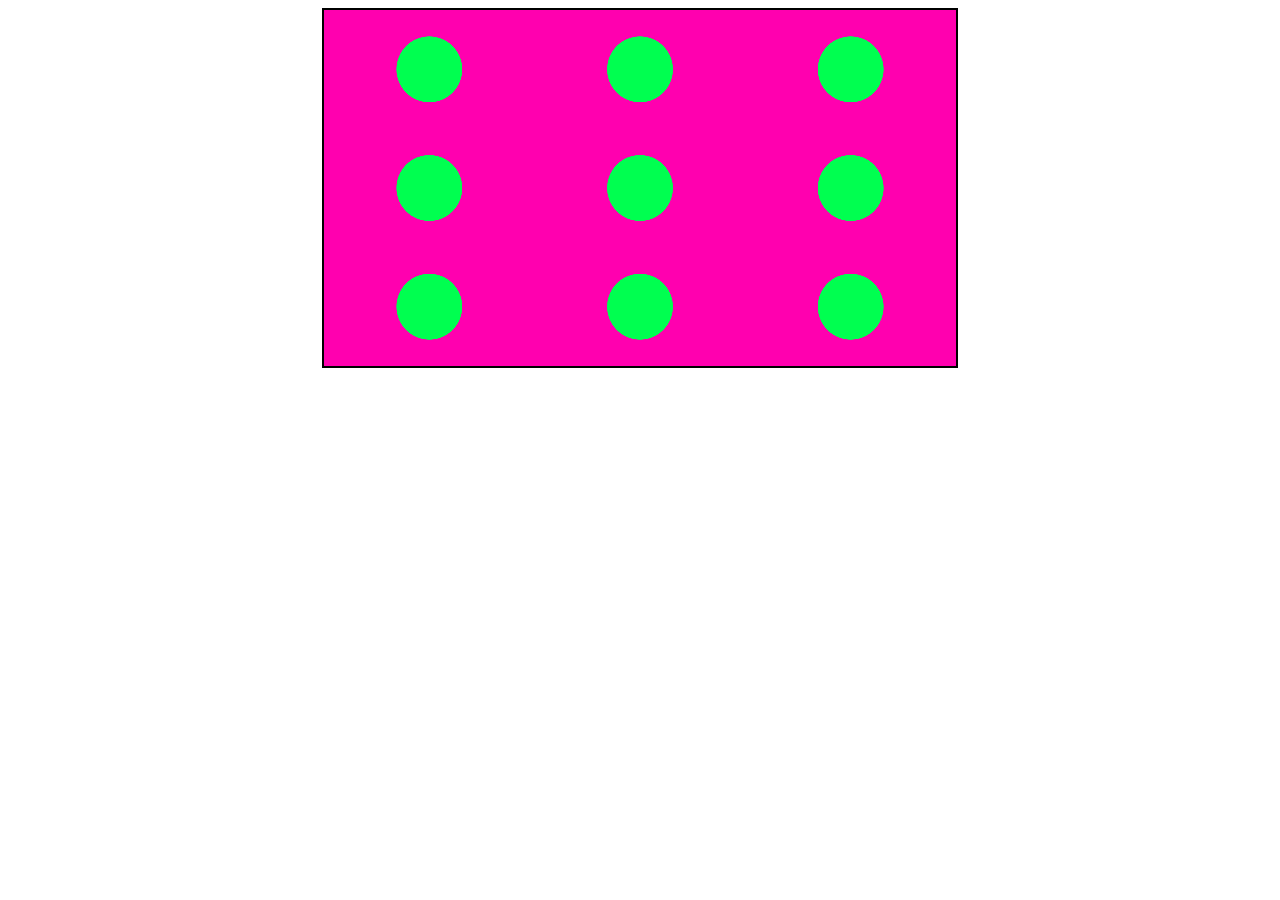
==== index.html @ dd9ed9f0 "Affichage fenêtre" ====
<!DOCTYPE html>
<html>
	<head>
		<title>Infinite Zoom</title>
		<link rel="stylesheet" href="style.css">
	</head>
	<body>
		<script src="myImage.js"></script>
		<script>
			const img = new MyImage();
			img.addTo(document.body);
			img.addClass("stage");
		</script>
	</body>
</html>
---- style.css ----
body {
	text-align: center;
}
.stage {
	border: 2px solid;
	width: 50%;
	height: 50%;
}
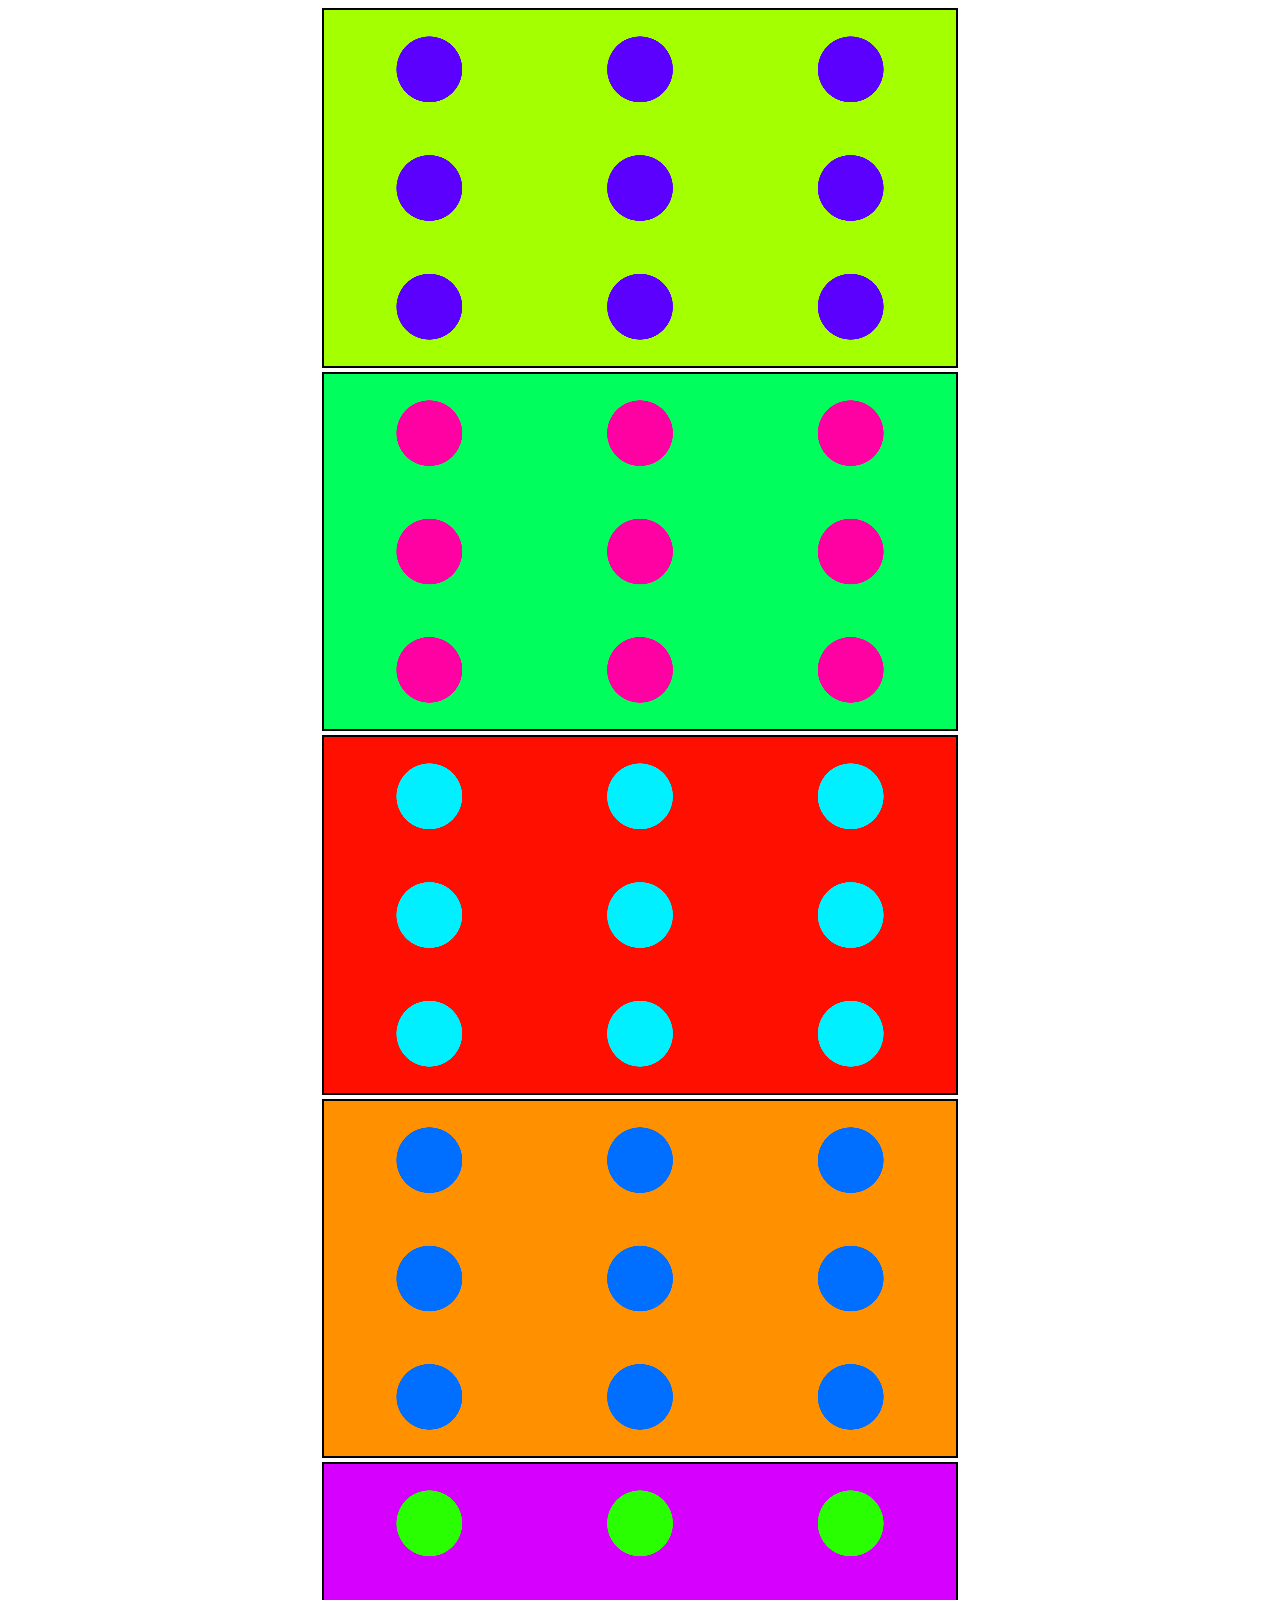
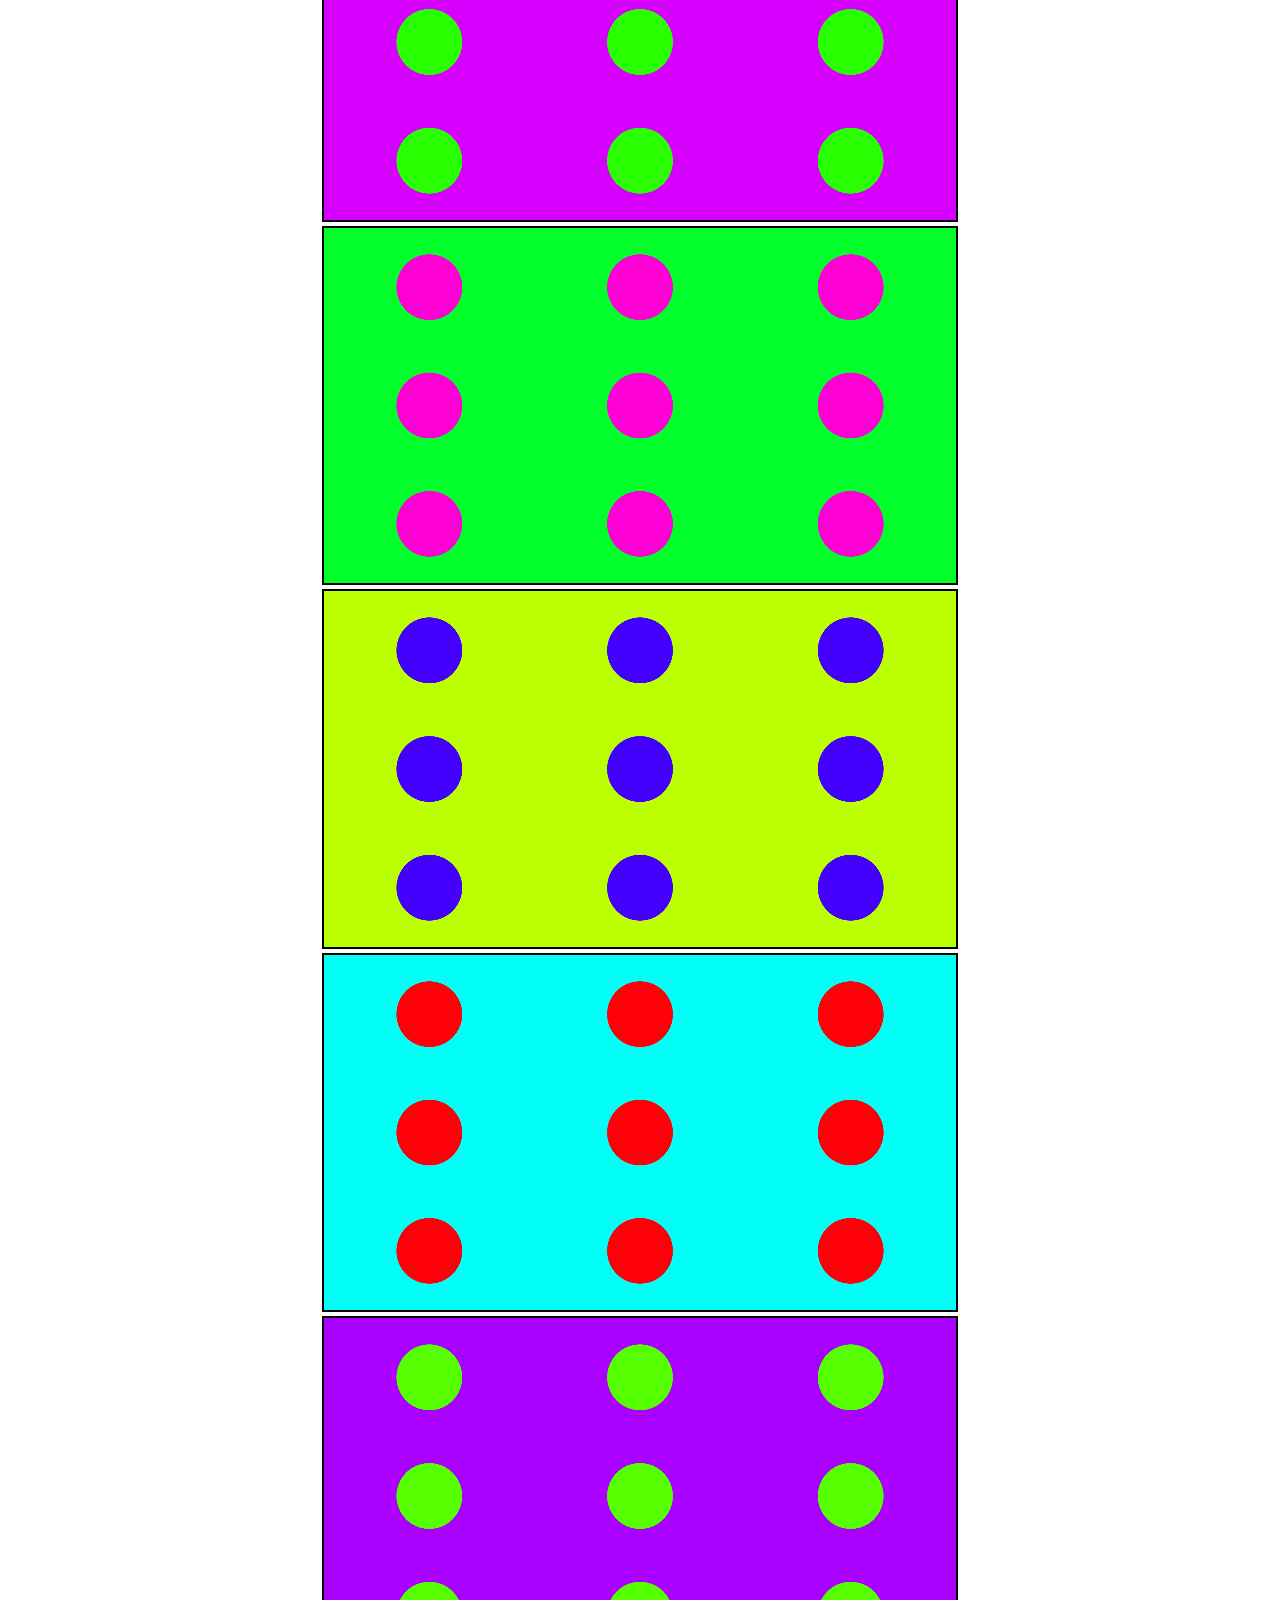
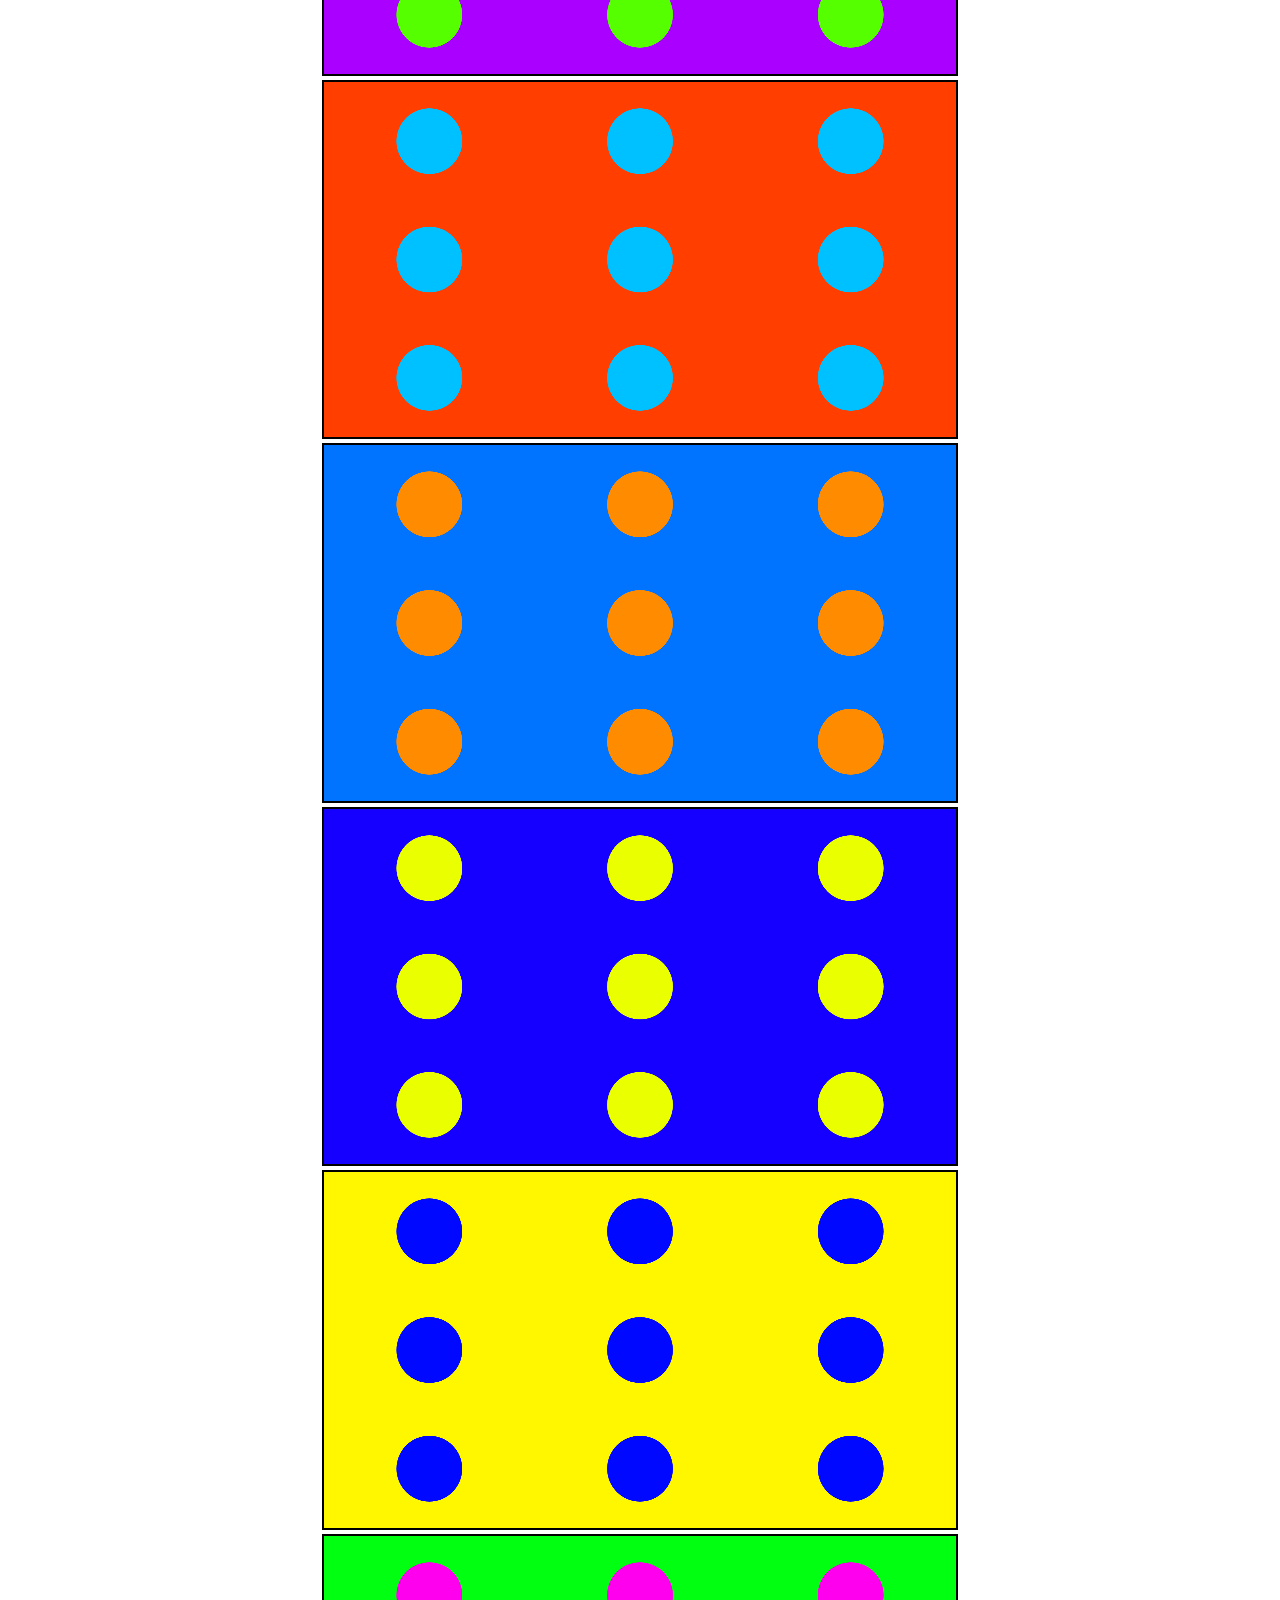
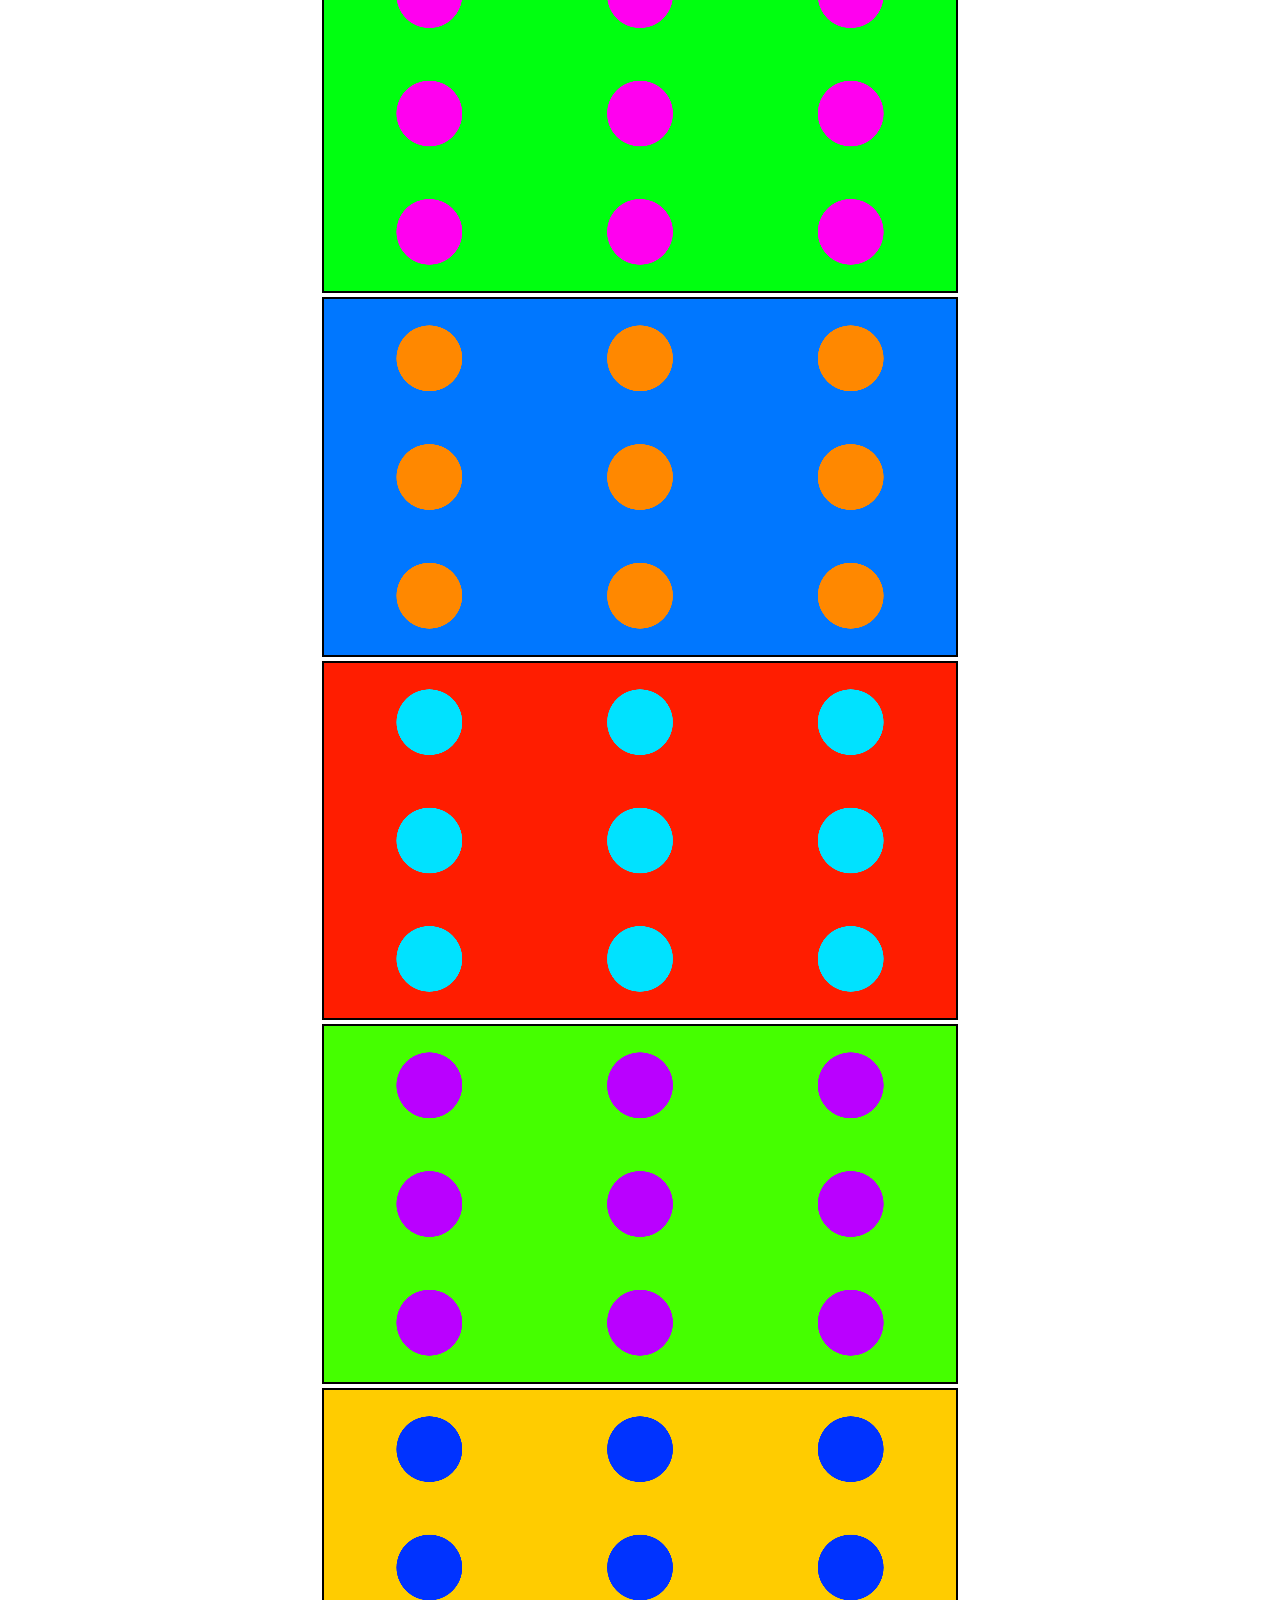
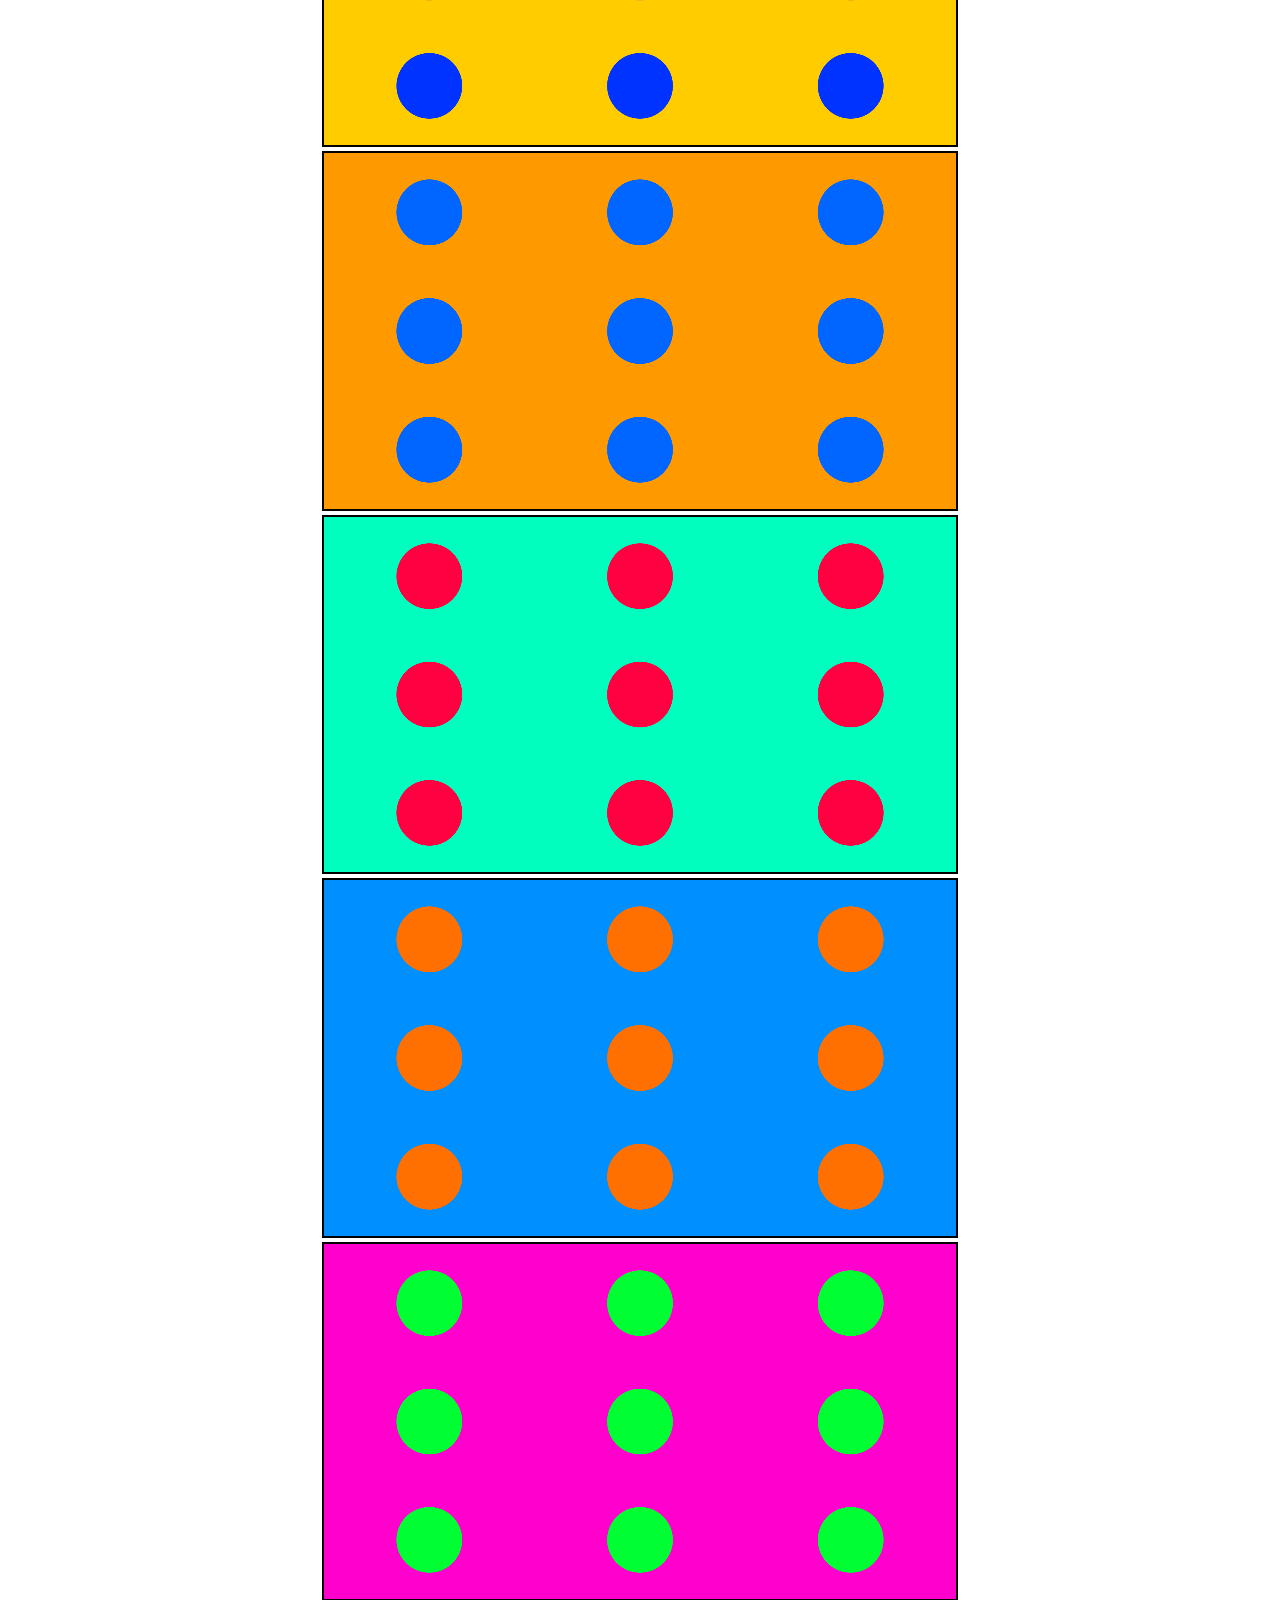
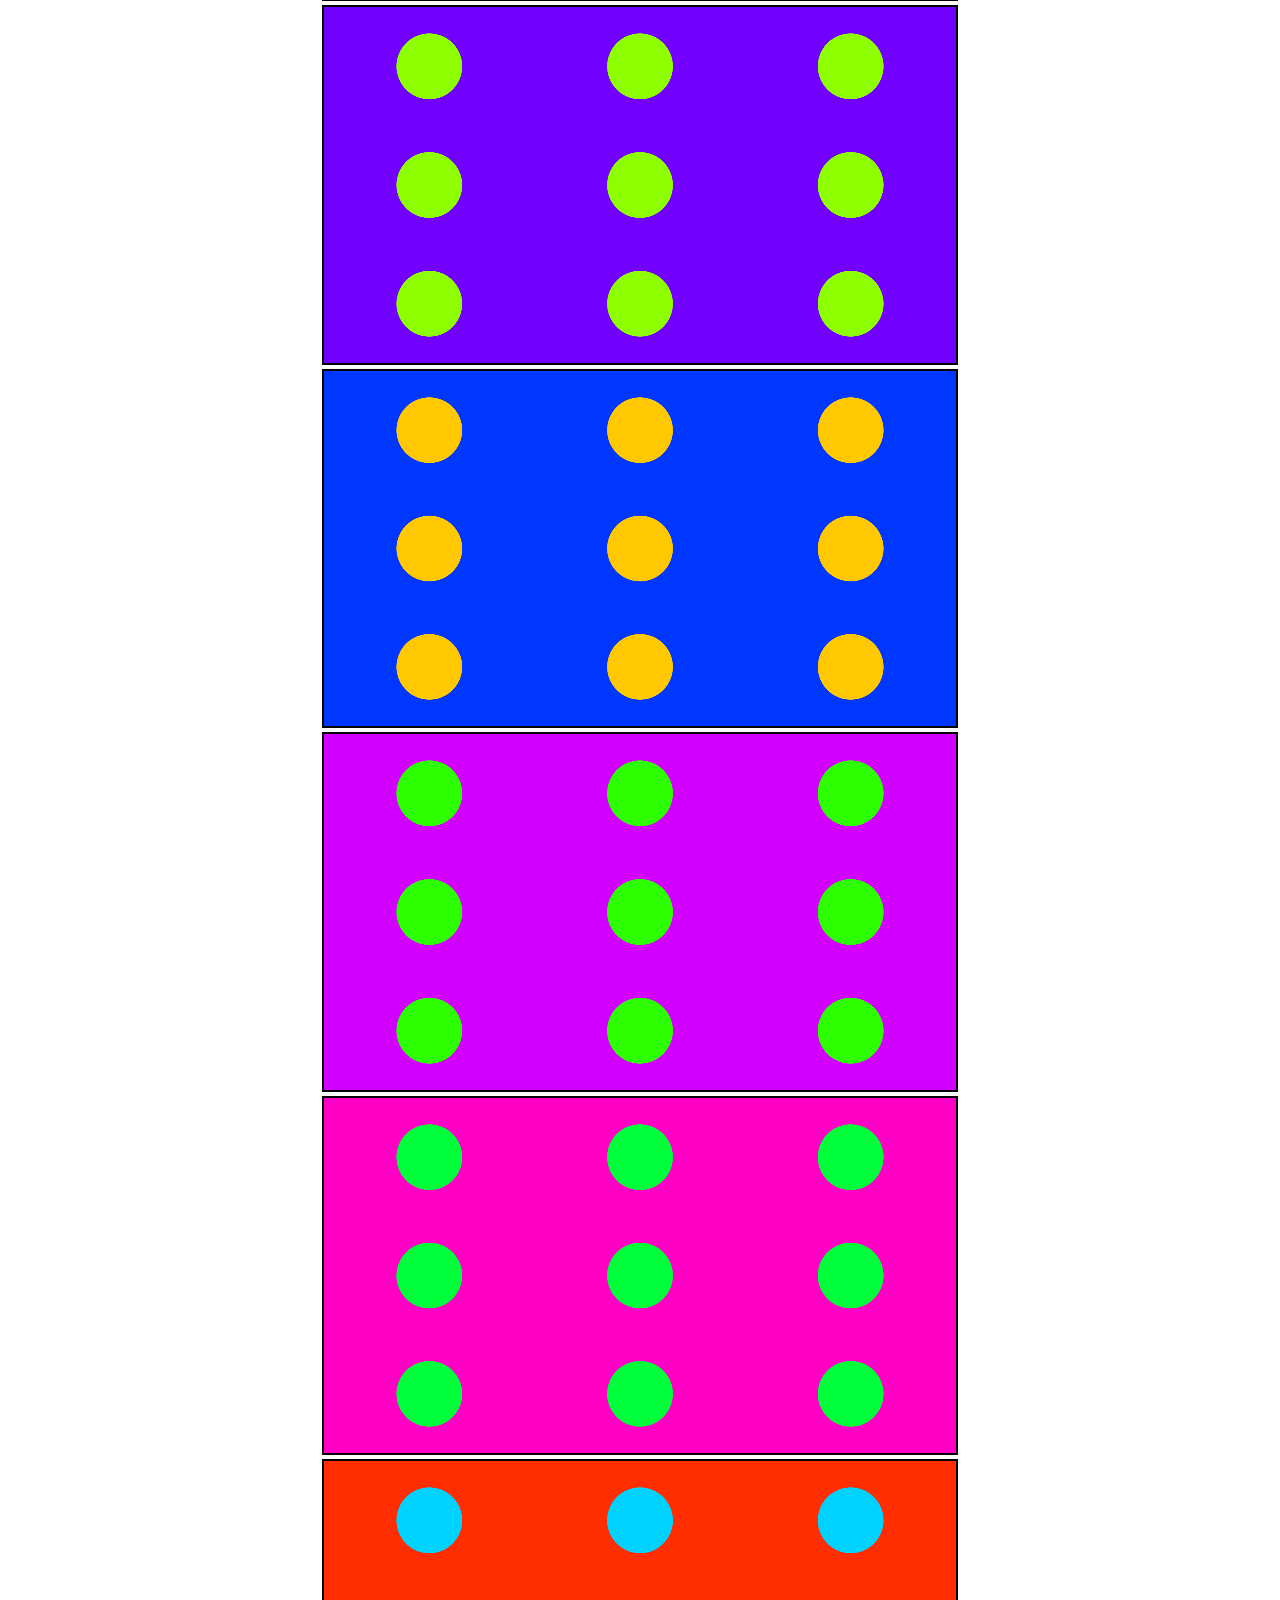
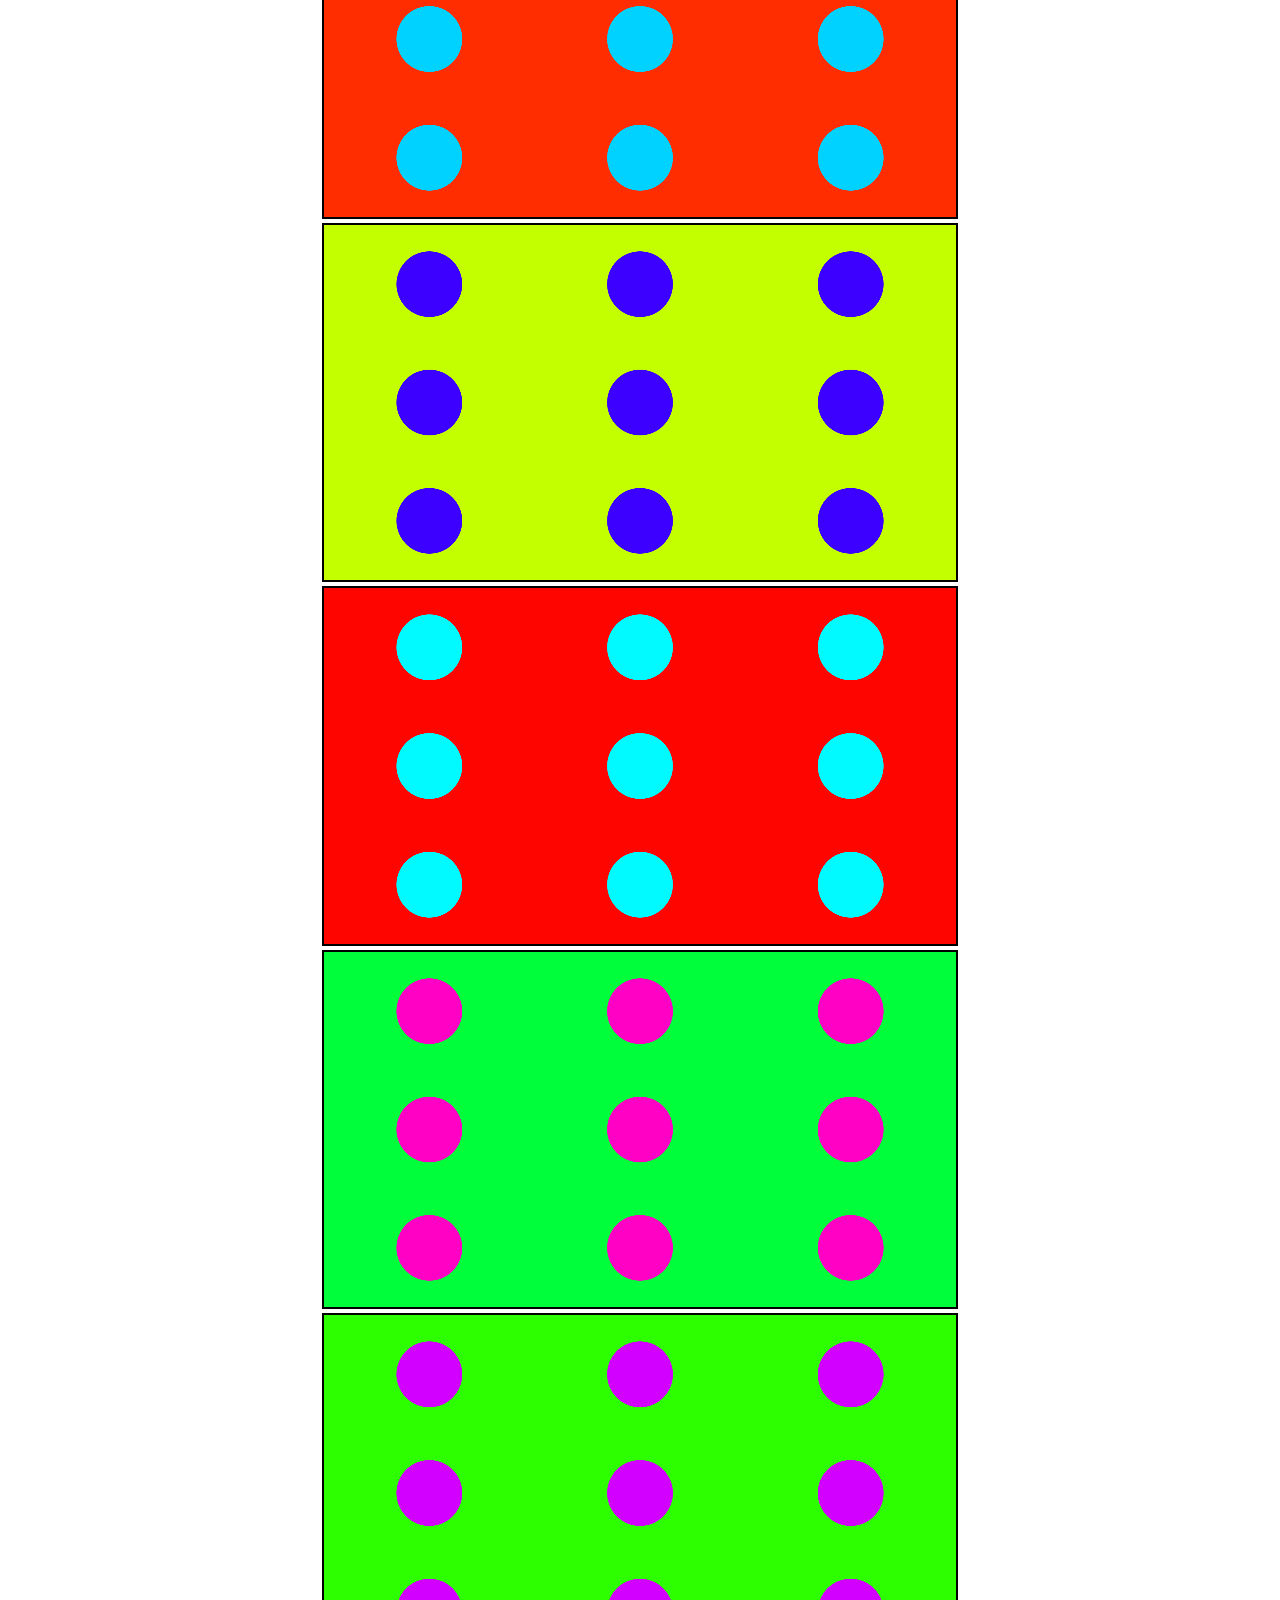
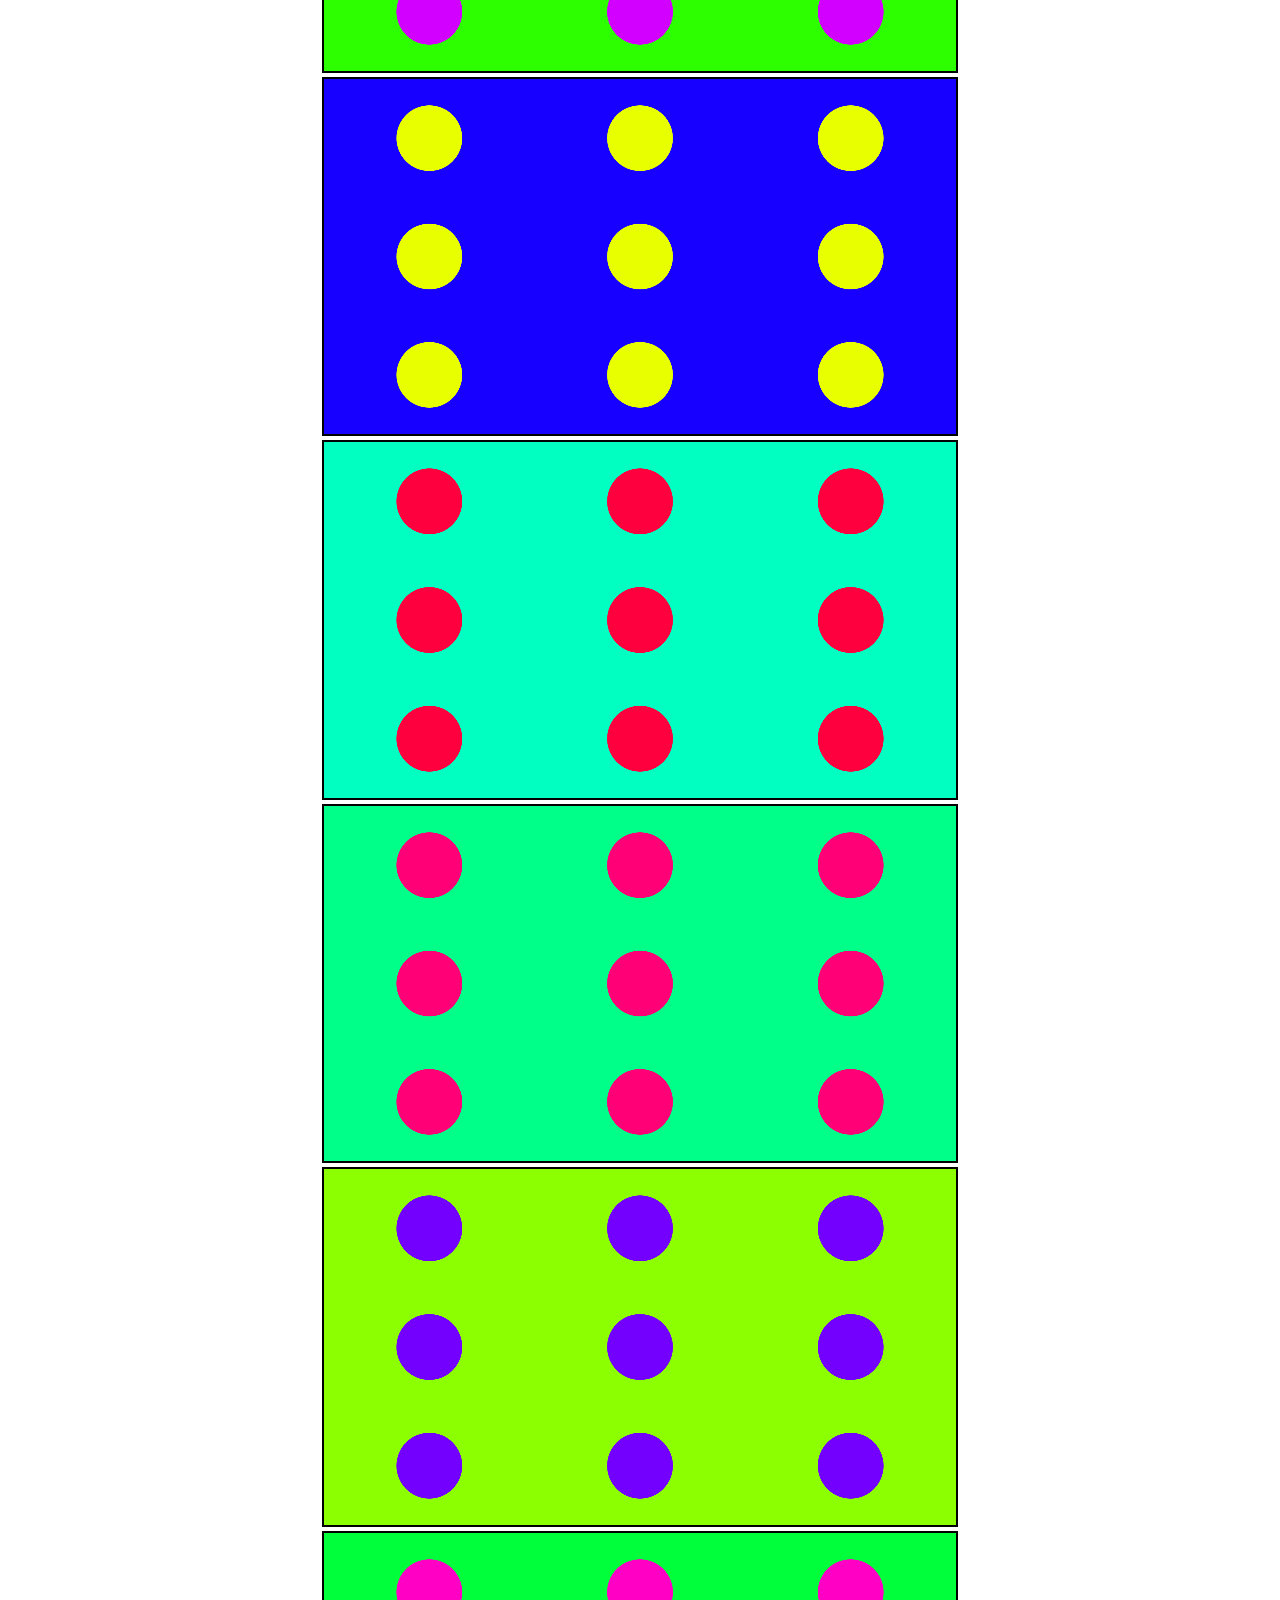
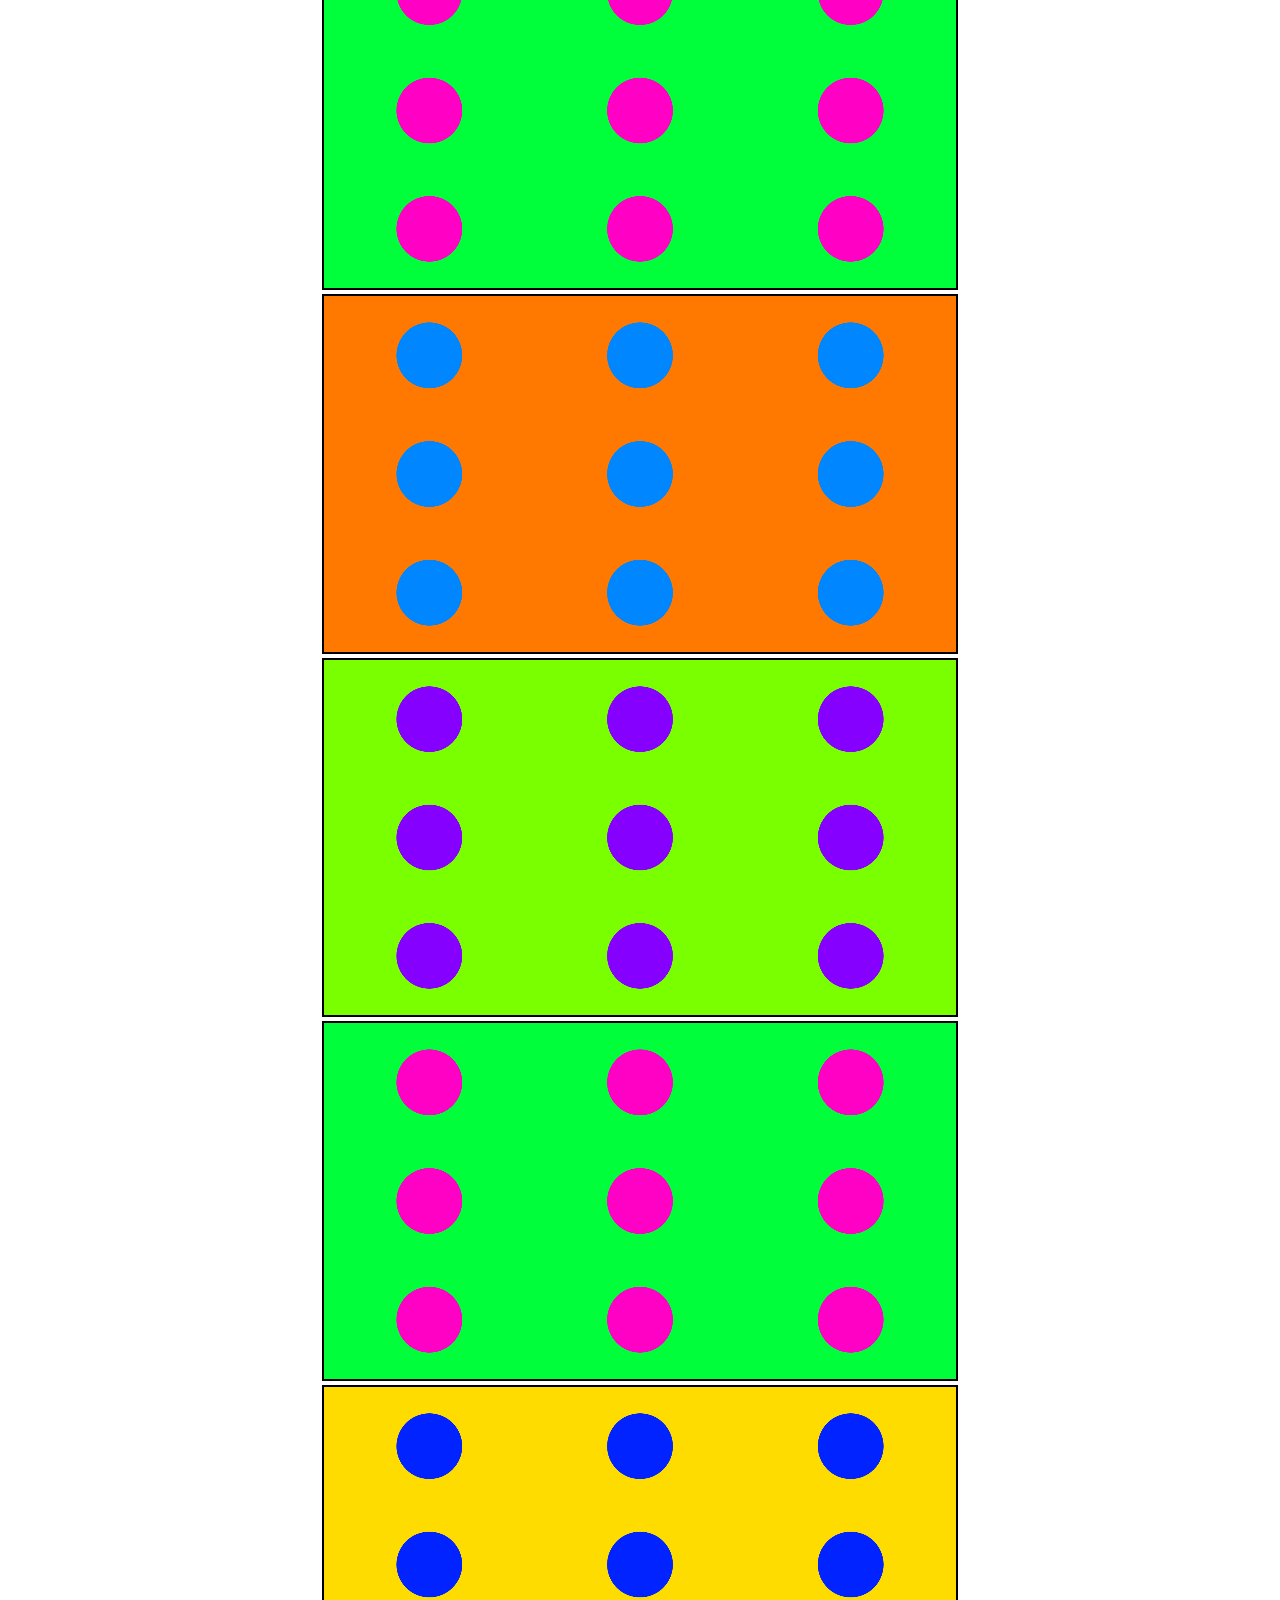
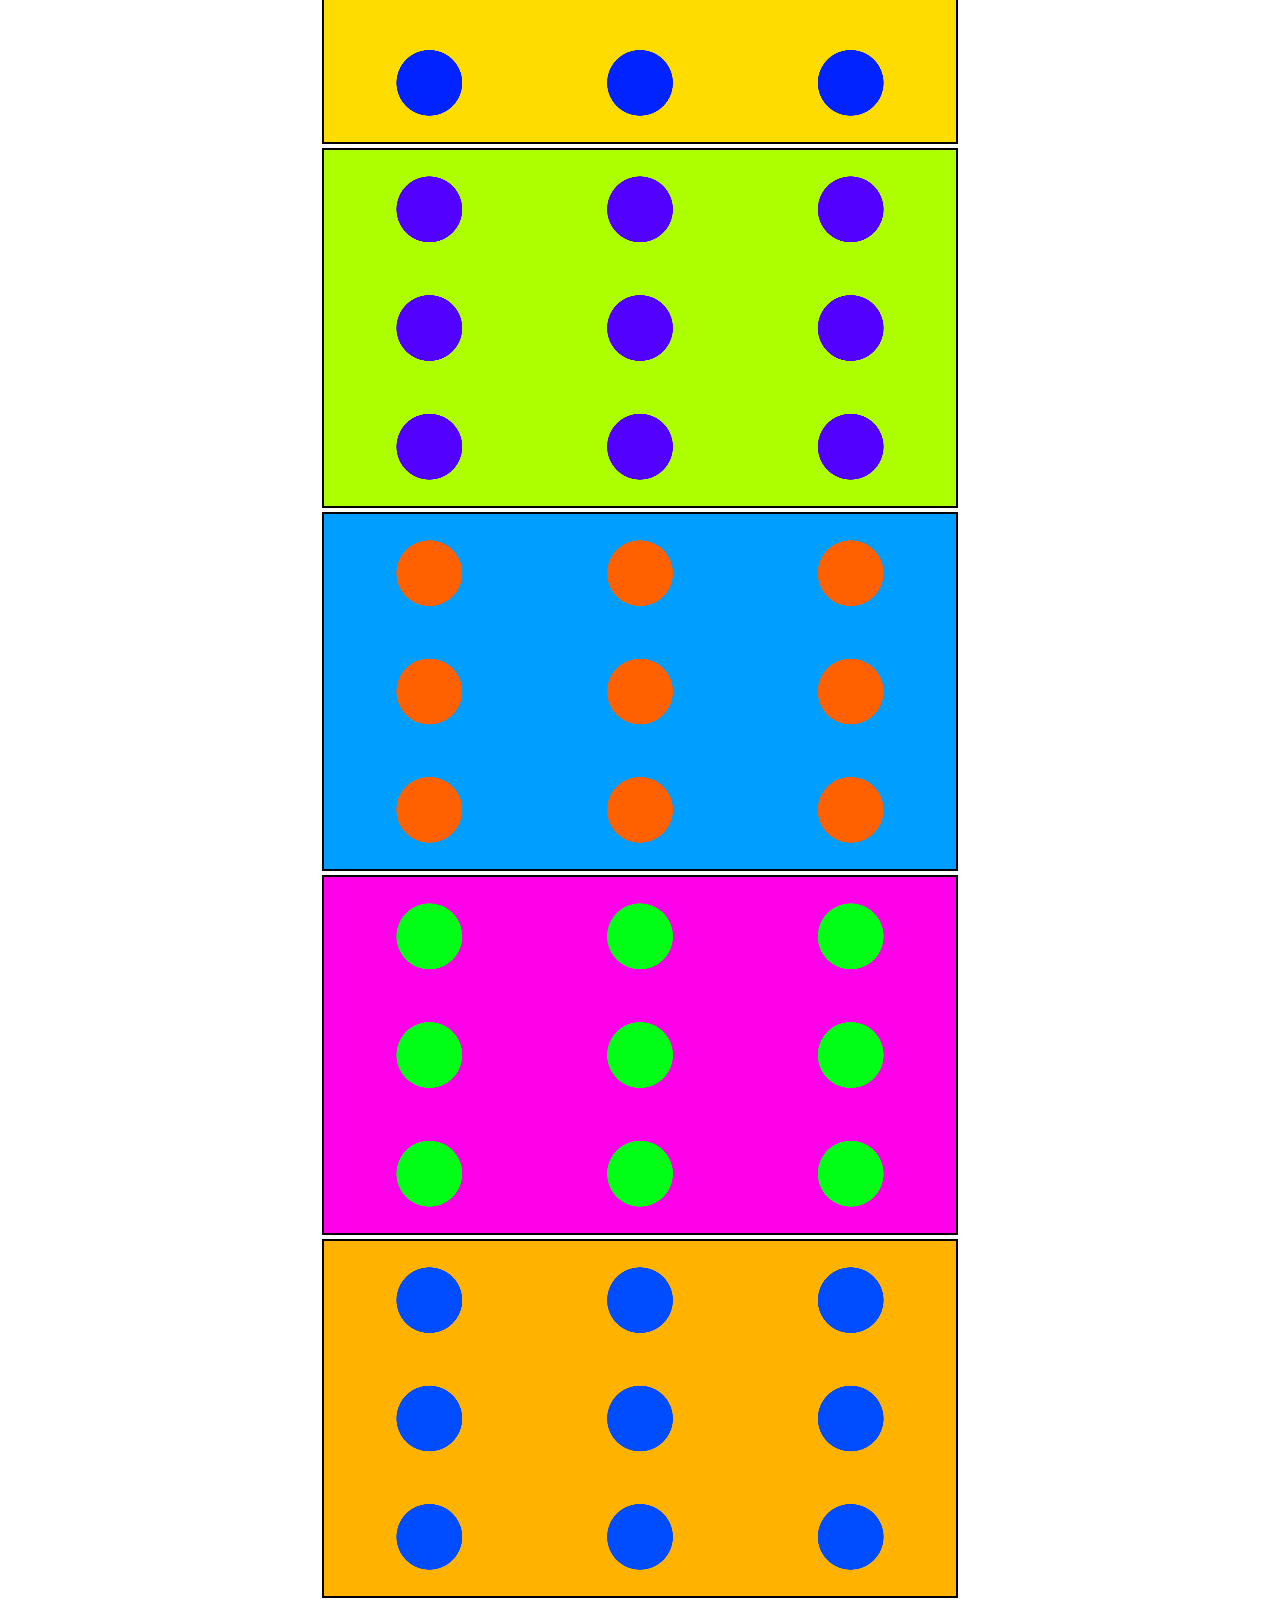
==== commit e13e0902: "Tableau d'images" ====
--- a/index.html
+++ b/index.html
@@ -7,9 +7,21 @@
 	<body>
 		<script src="myImage.js"></script>
 		<script>
-			const img = new MyImage();
-			img.addTo(document.body);
-			img.addClass("stage");
+			const myImages = initializeImages(100);
+			myImages.forEach((img) => {
+				img.addTo(document.body)
+			});
+			myImages.forEach((img) => {
+				img.addClass("stage")
+			});
+
+			function initializeImages(num) {
+				const imgs = [];
+				for(let i=0; i < num; i++){
+					imgs.push(new MyImage());
+				}
+				return imgs;
+			}
 		</script>
 	</body>
 </html>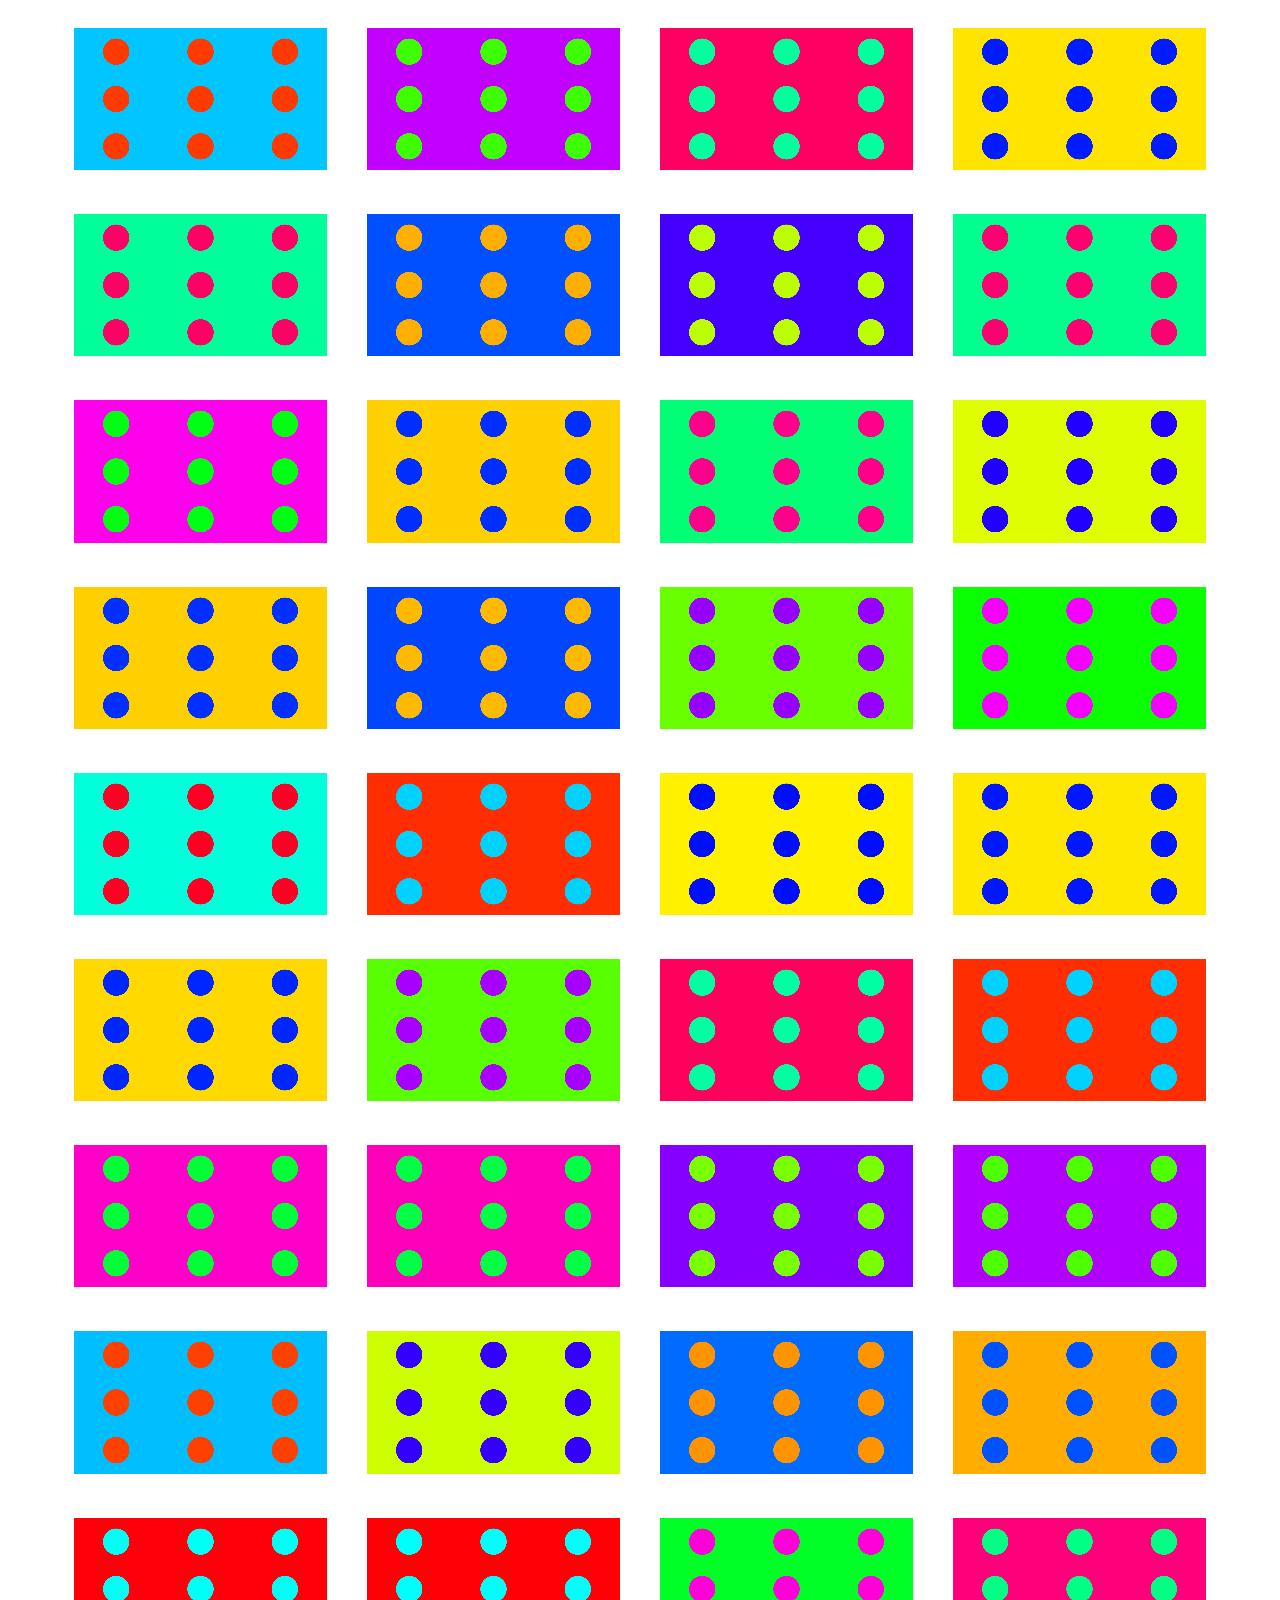
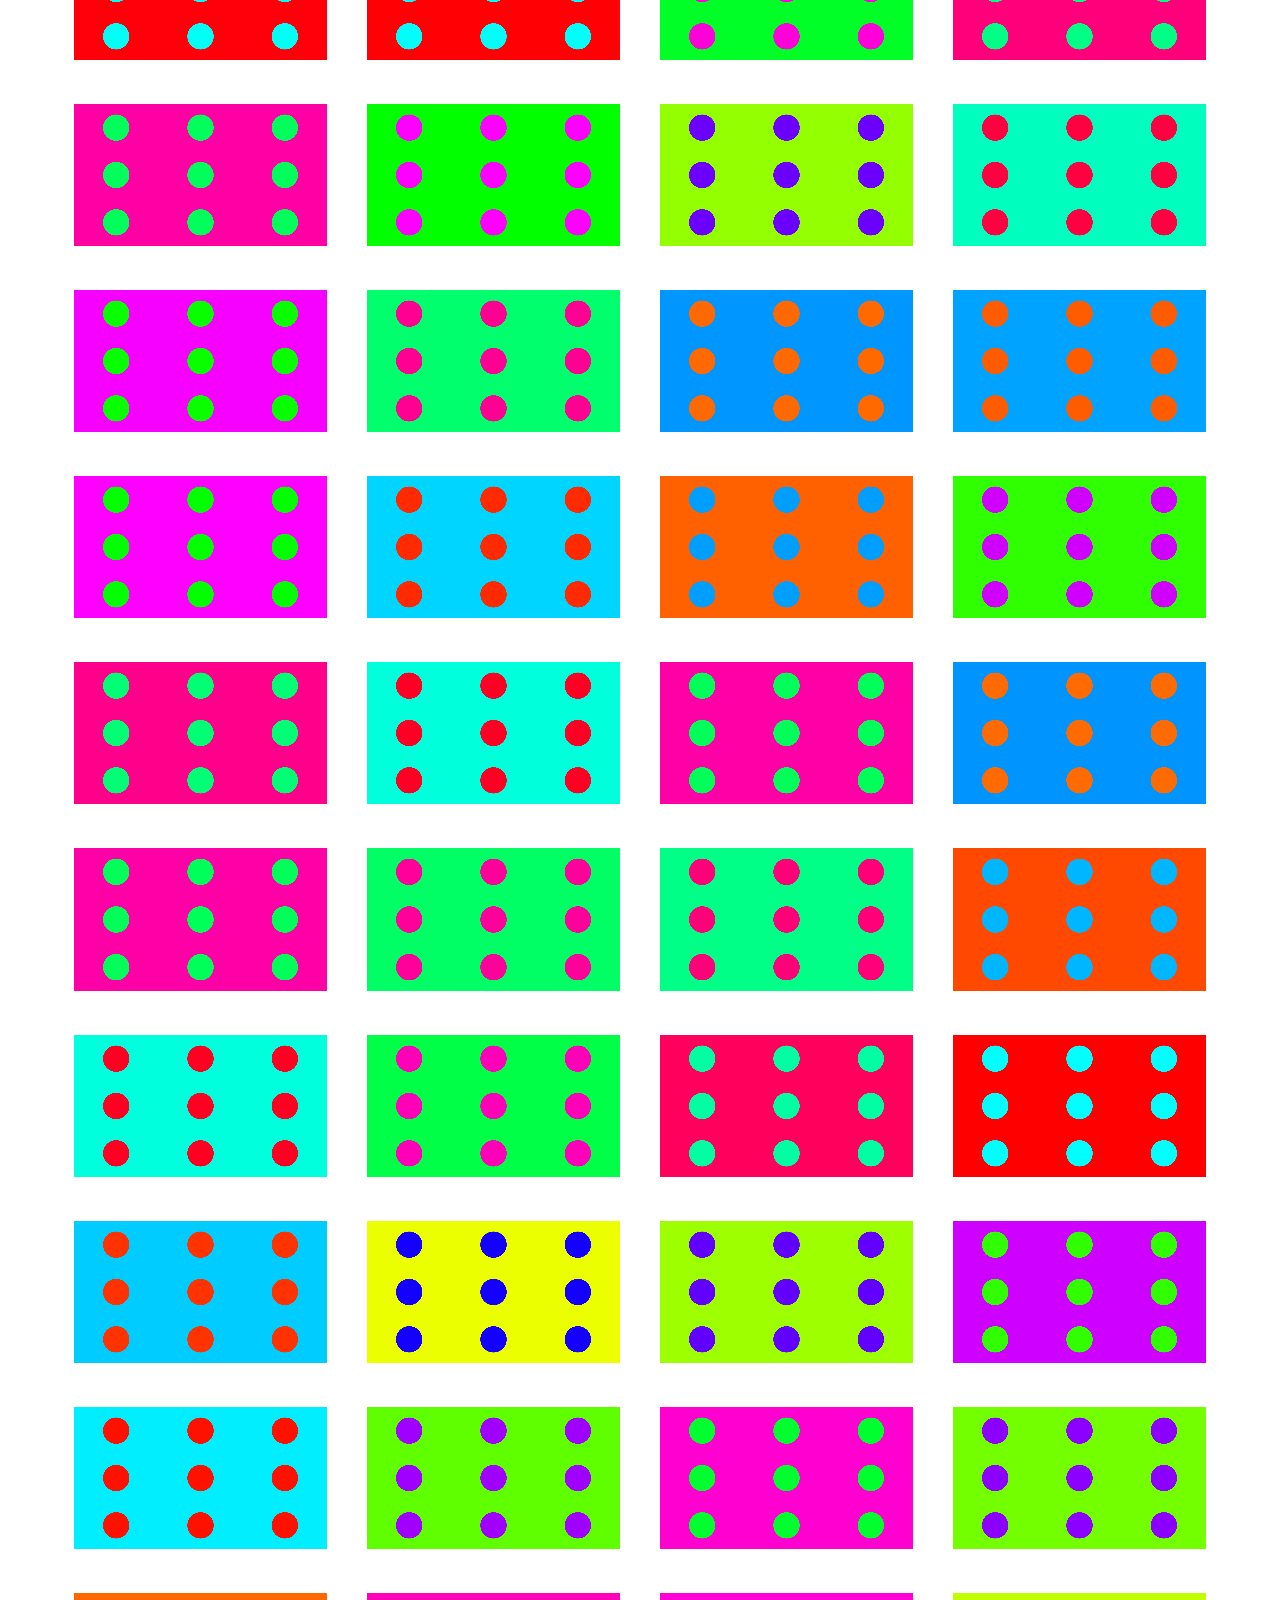
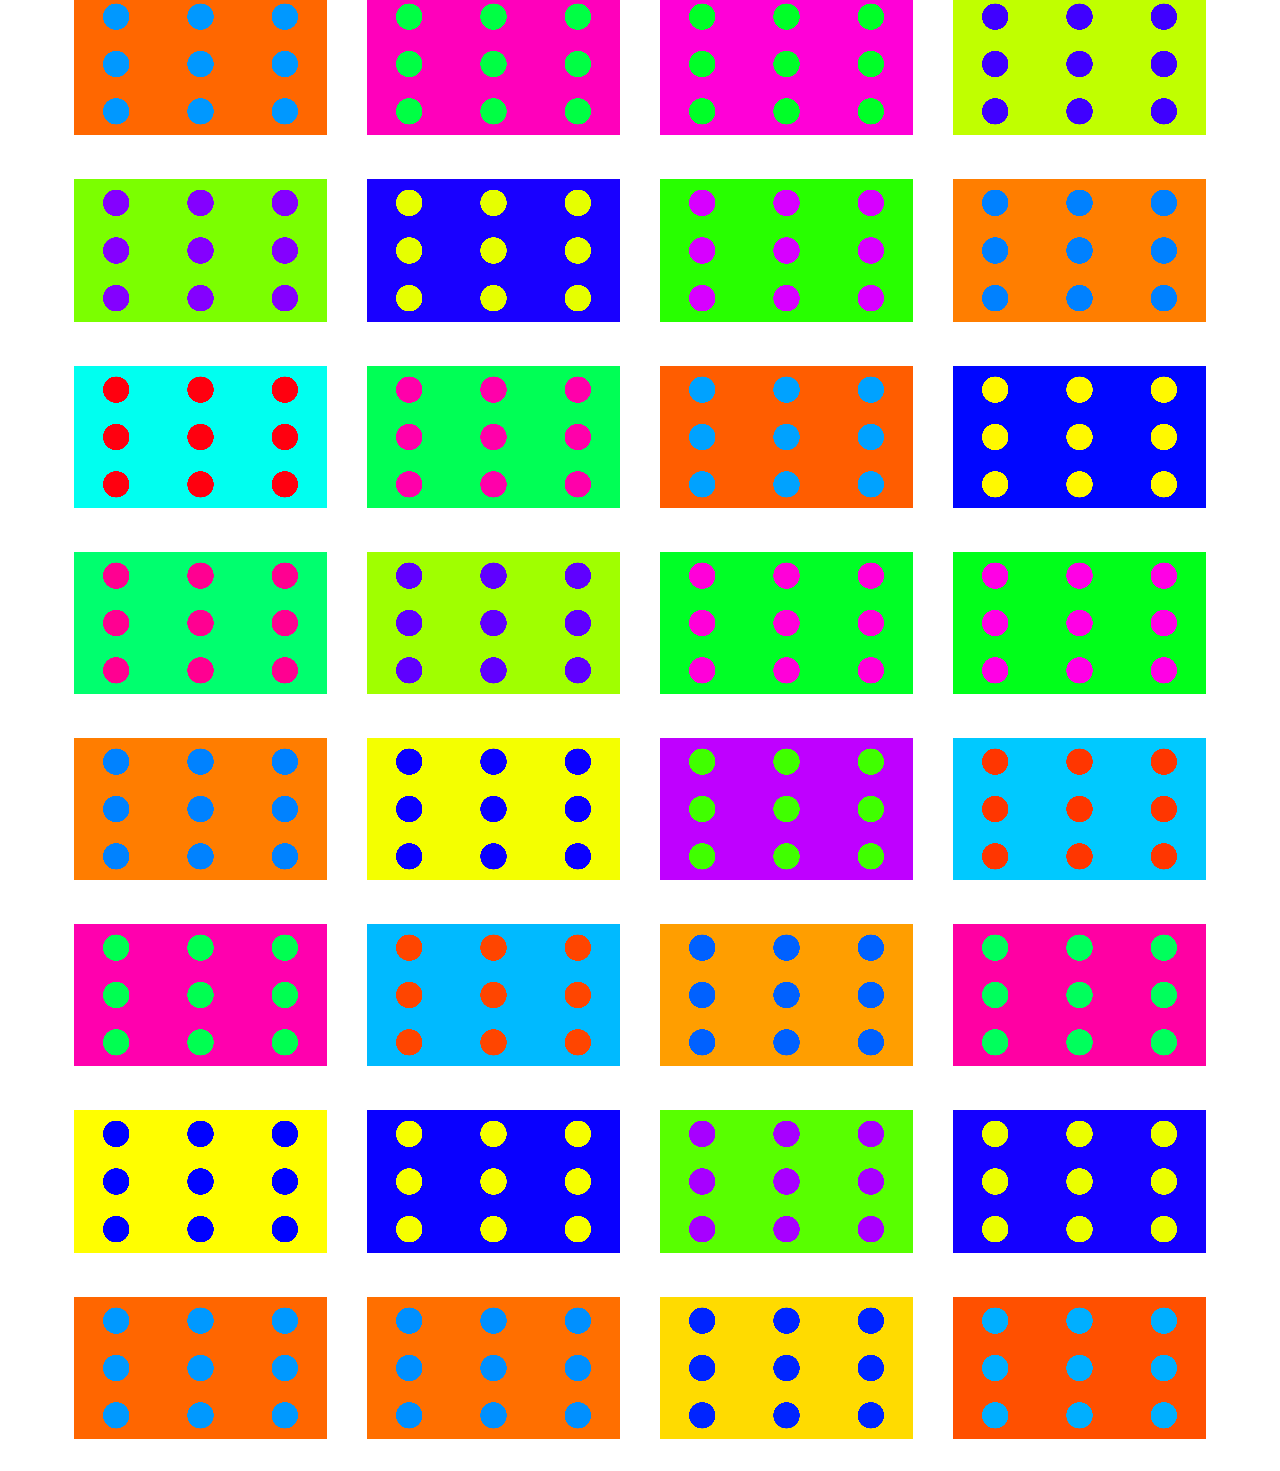
==== commit 0c63e0ff: "on met dans un tumbnail" ====
--- a/index.html
+++ b/index.html
@@ -12,7 +12,7 @@
 				img.addTo(document.body)
 			});
 			myImages.forEach((img) => {
-				img.addClass("stage")
+				img.addClass("image-thumb")
 			});
 
 			function initializeImages(num) {
--- a/style.css
+++ b/style.css
@@ -5,4 +5,9 @@
 	border: 2px solid;
 	width: 50%;
 	height: 50%;
-}+}
+
+.image-thumb {
+	width: 20%;
+	margin: 20px;
+} 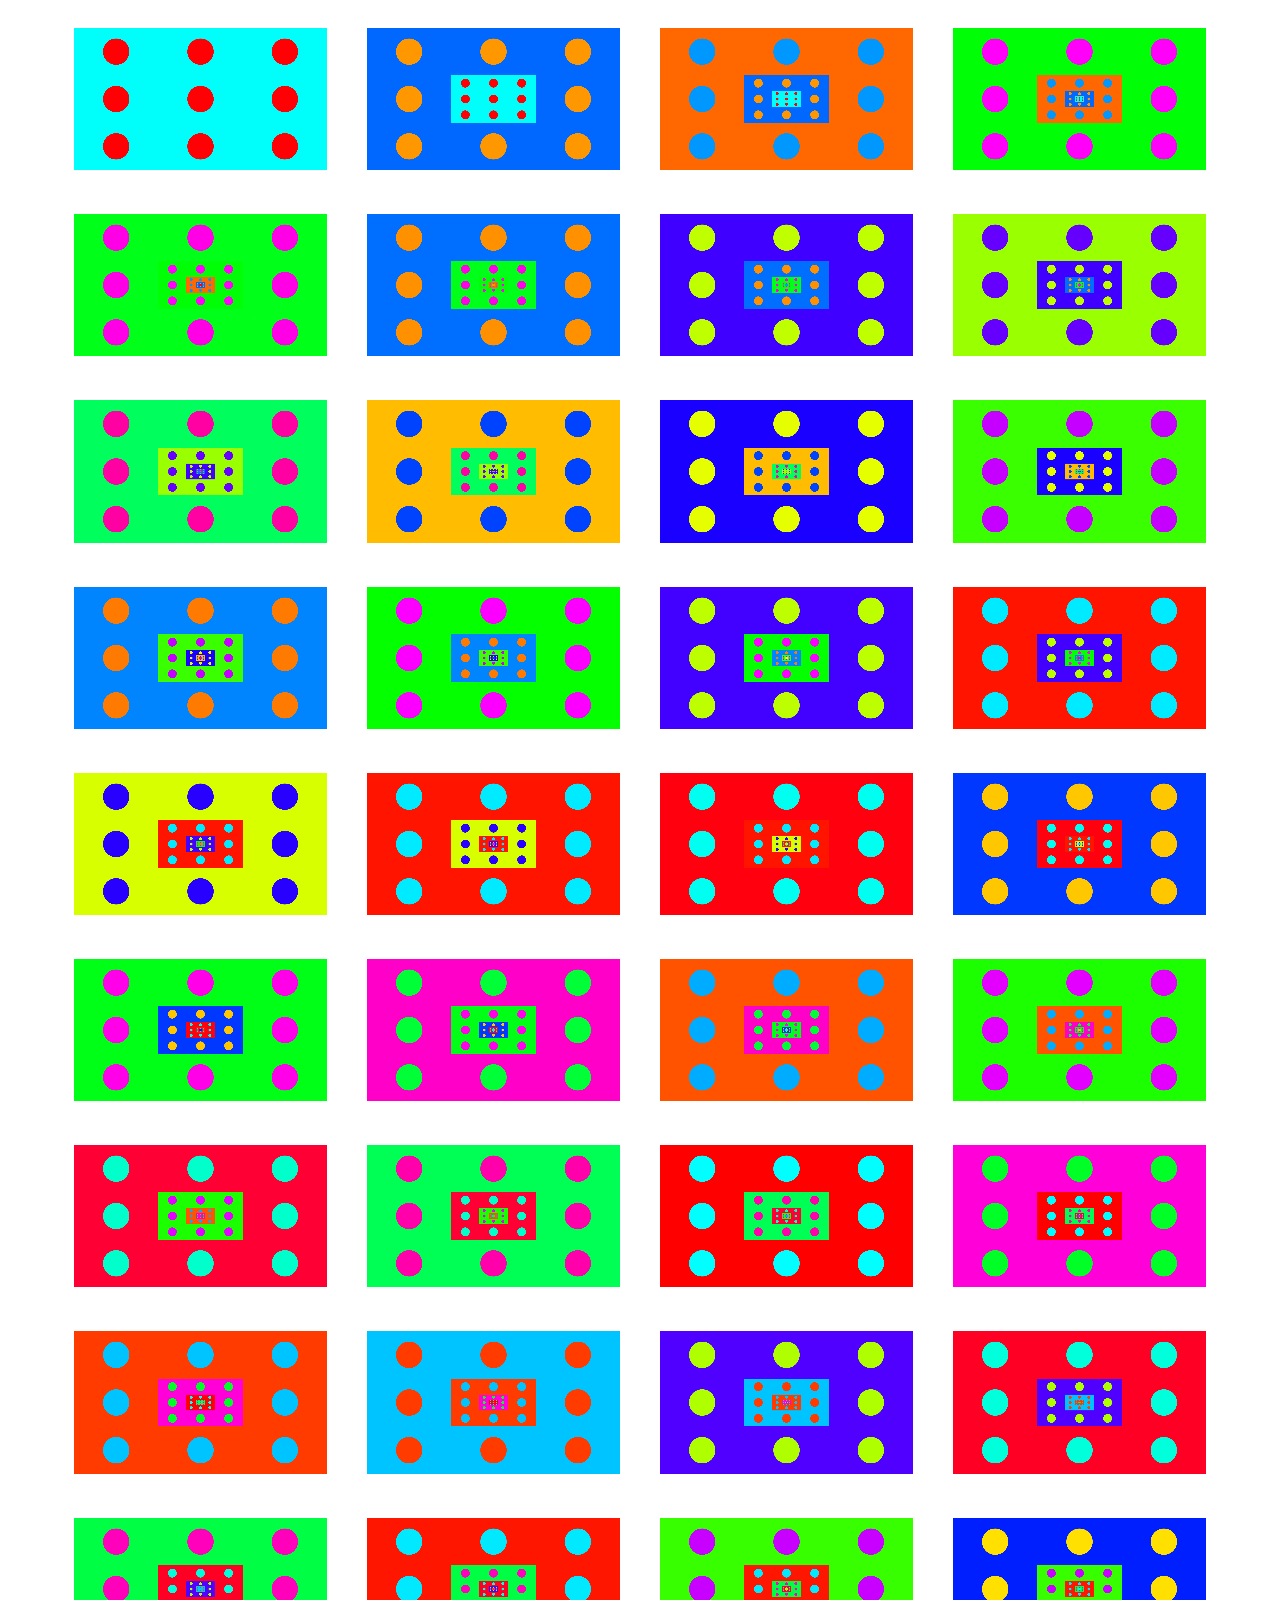
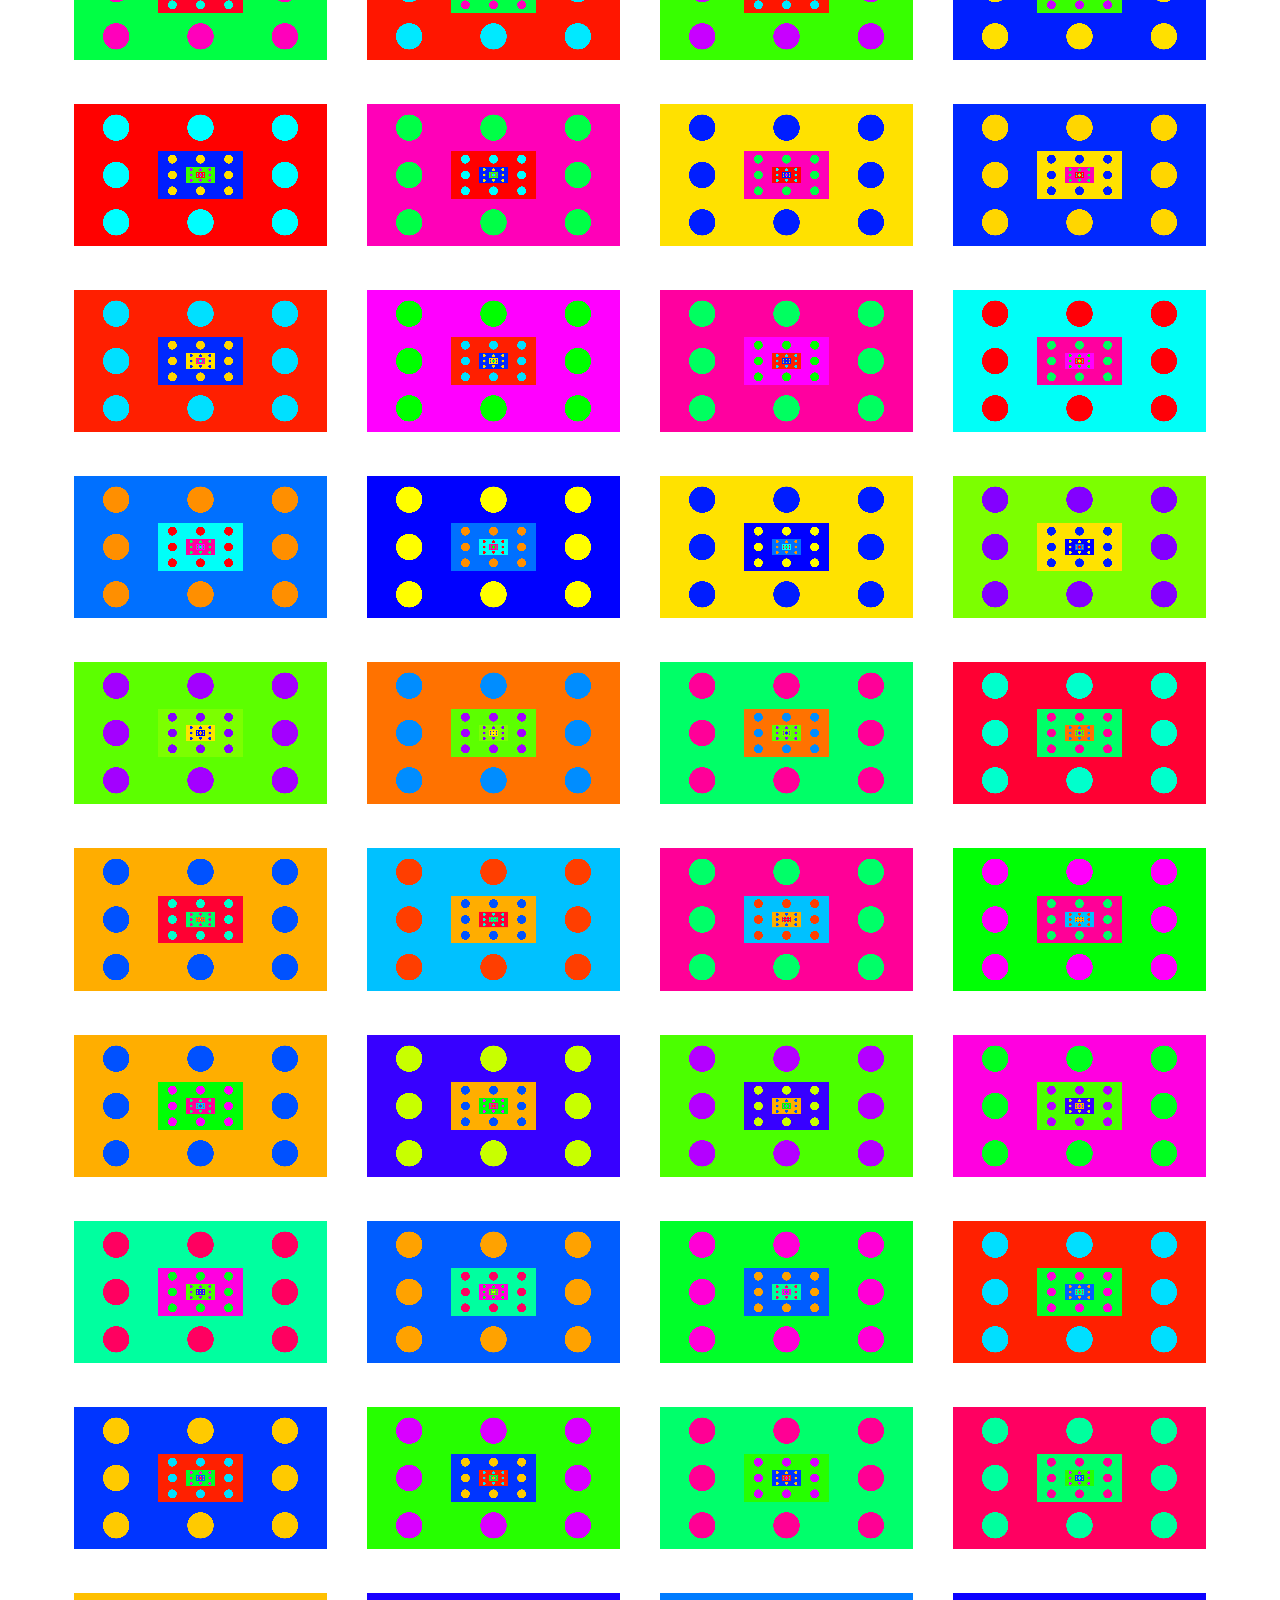
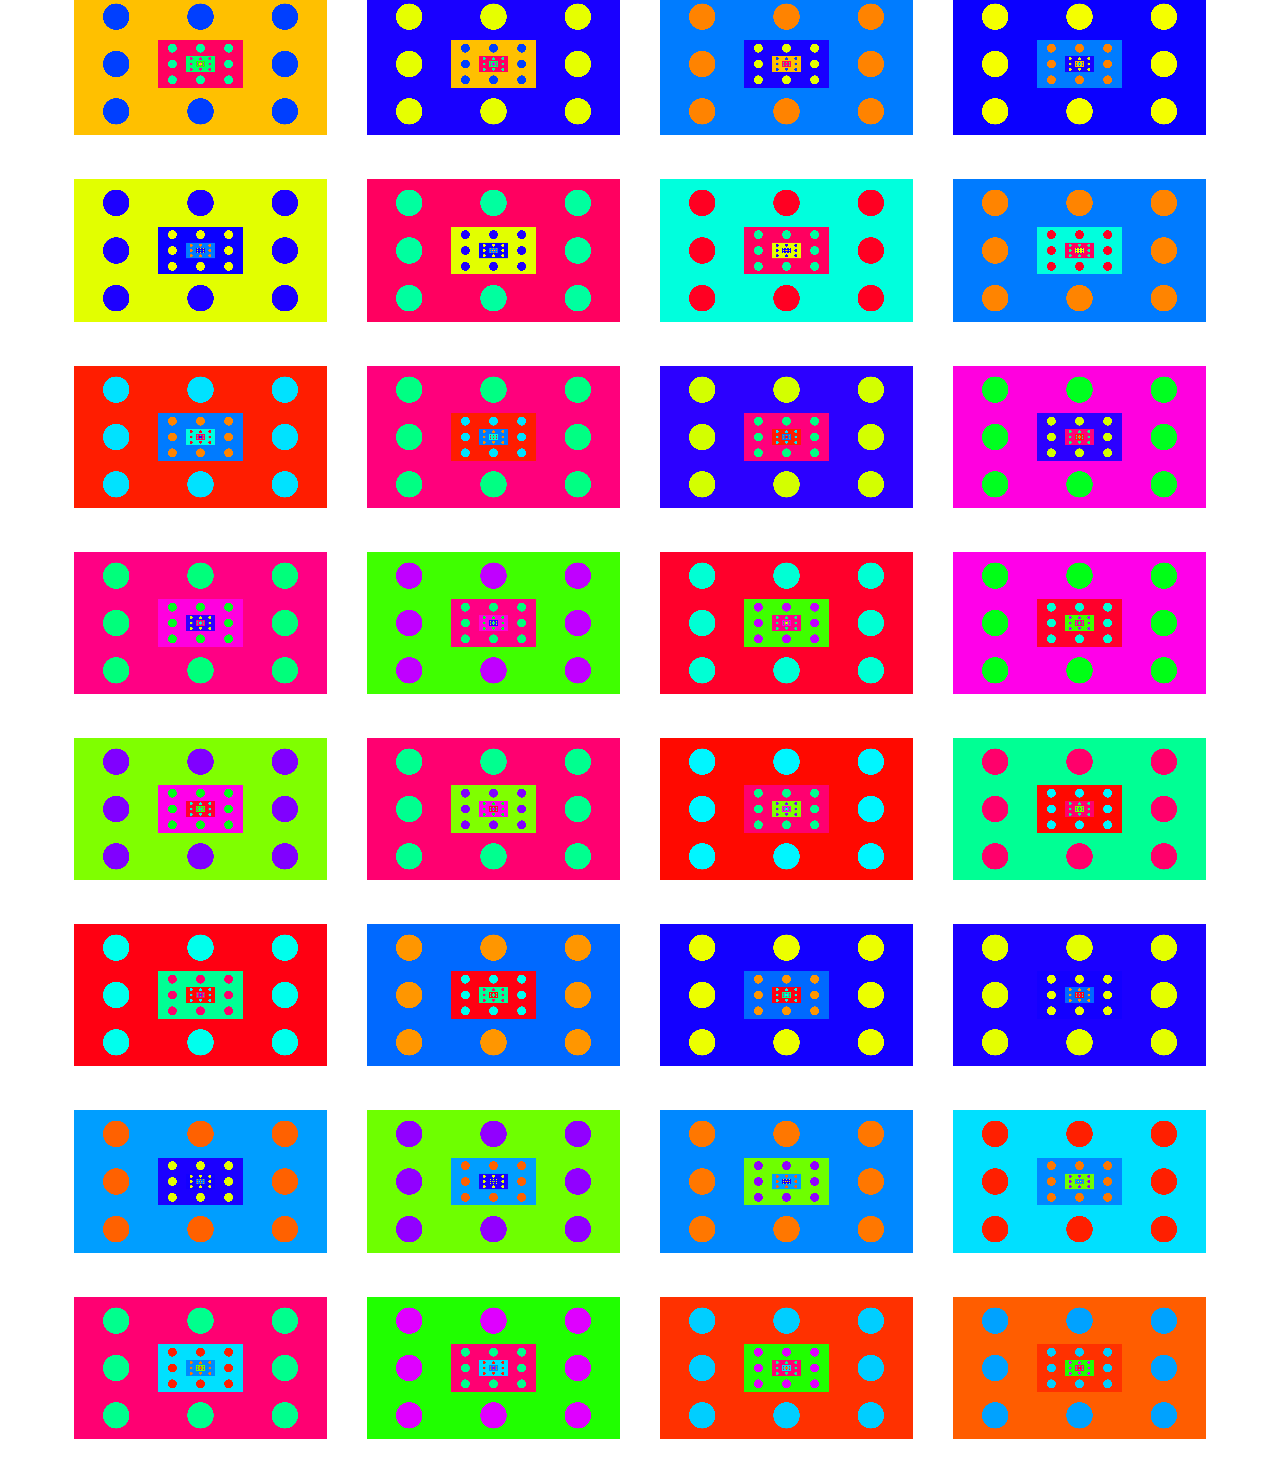
==== commit 85f03838: "Ajout d'une image à l'intérieur d'une image" ====
--- a/index.html
+++ b/index.html
@@ -18,7 +18,7 @@
 			function initializeImages(num) {
 				const imgs = [];
 				for(let i=0; i < num; i++){
-					imgs.push(new MyImage());
+					imgs.push(new MyImage(i != 0 && imgs[i-1]));
 				}
 				return imgs;
 			}
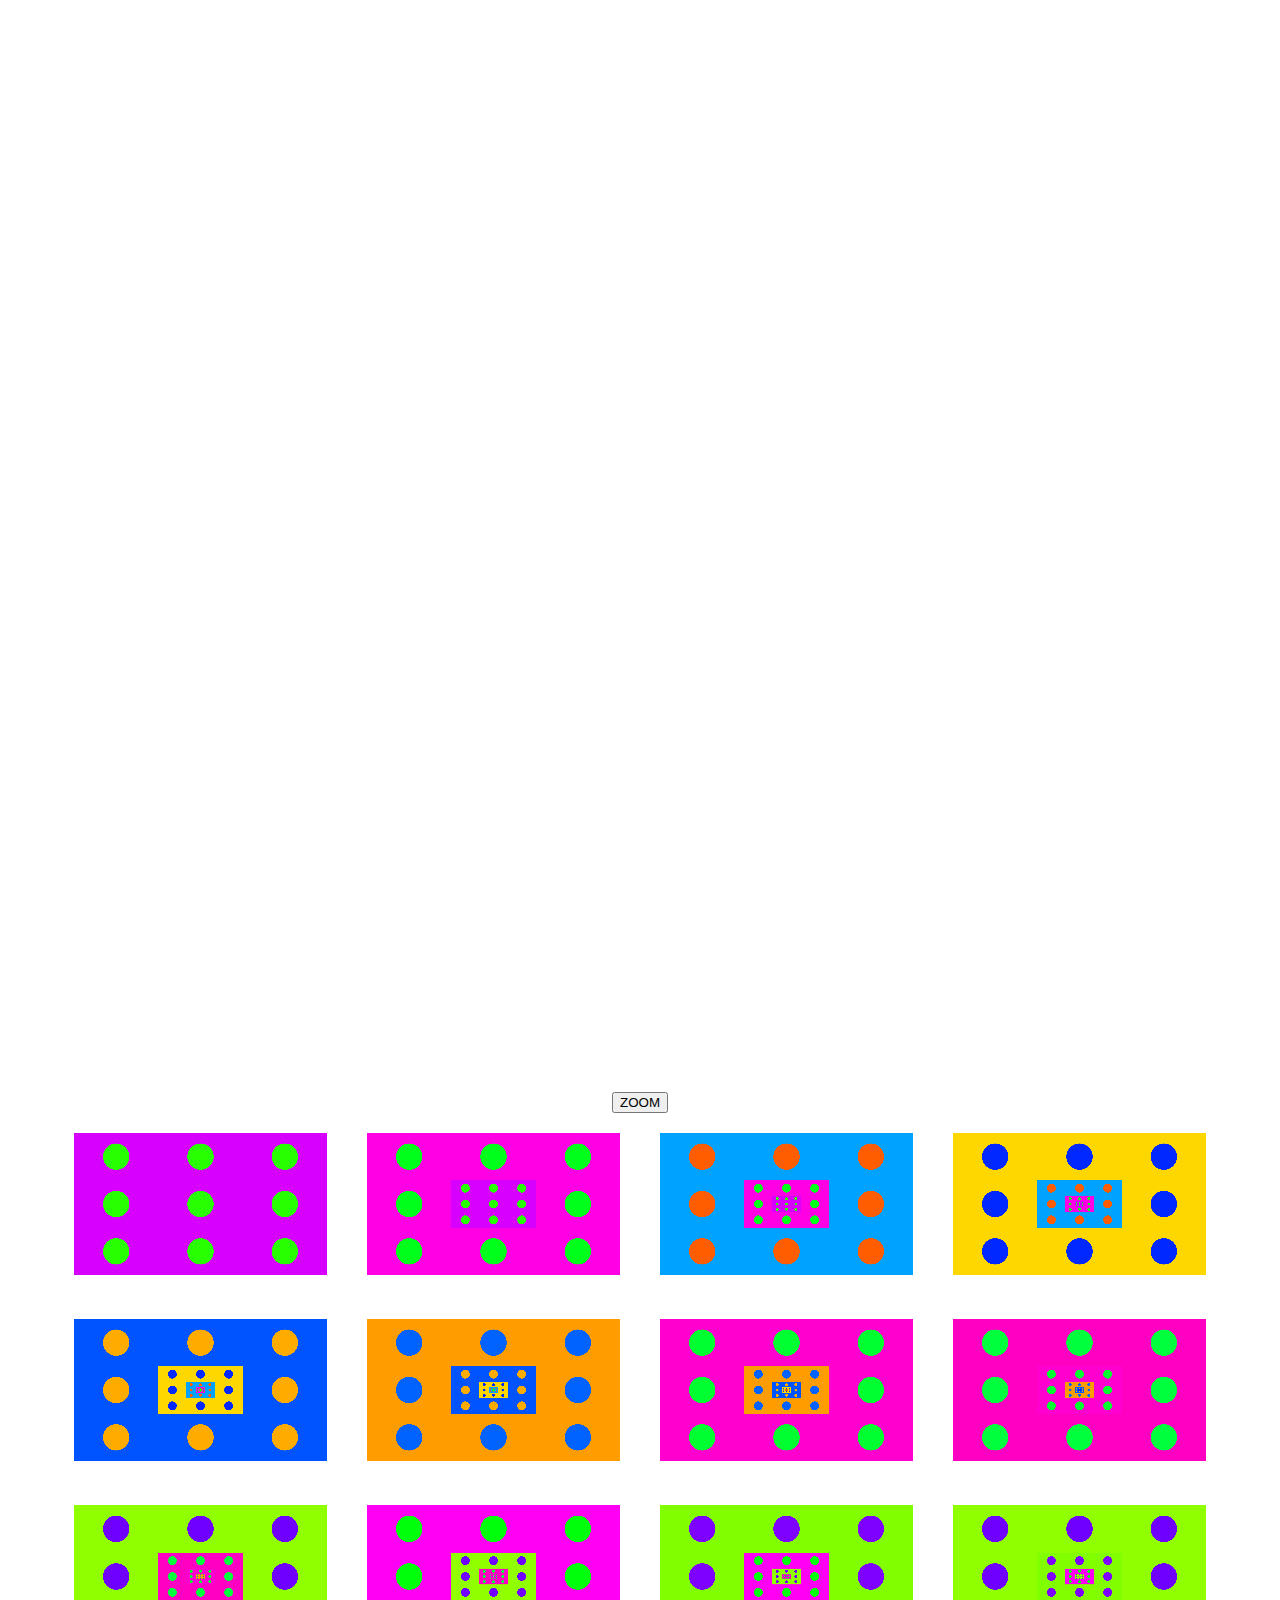
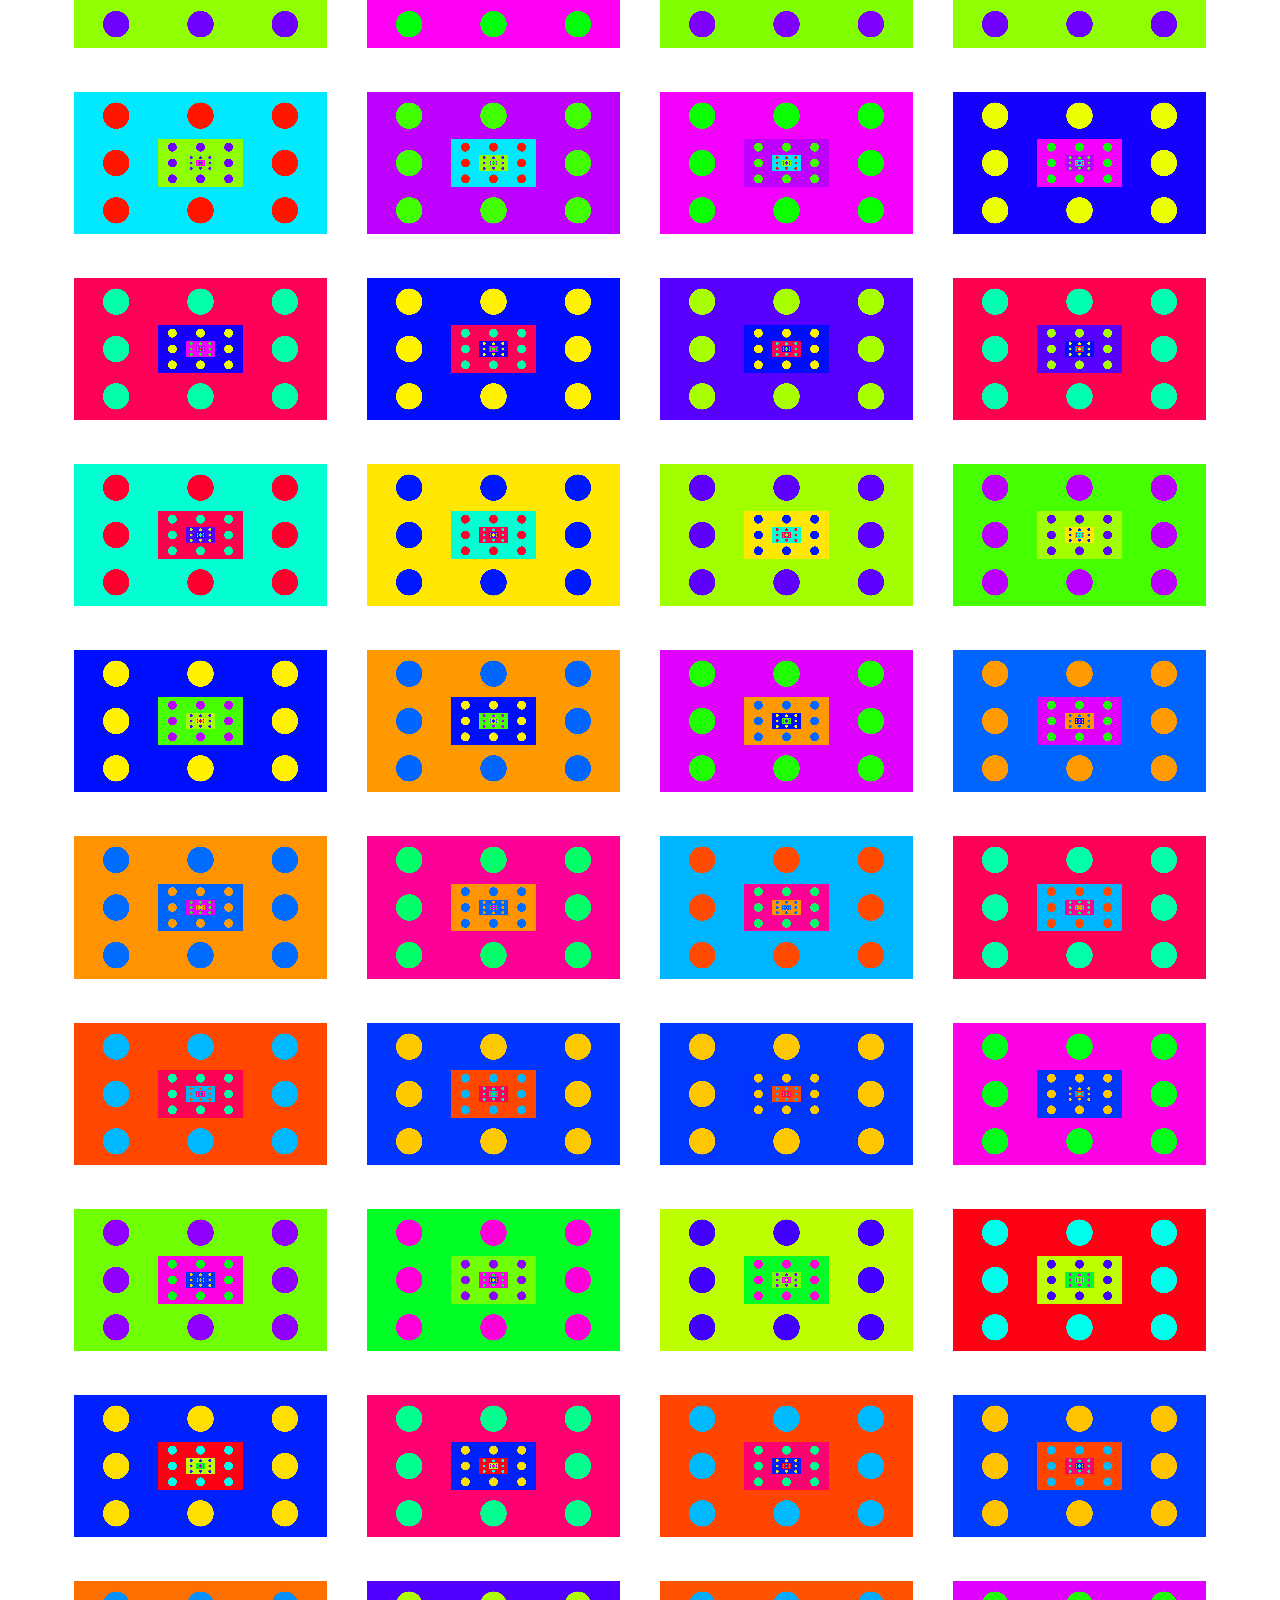
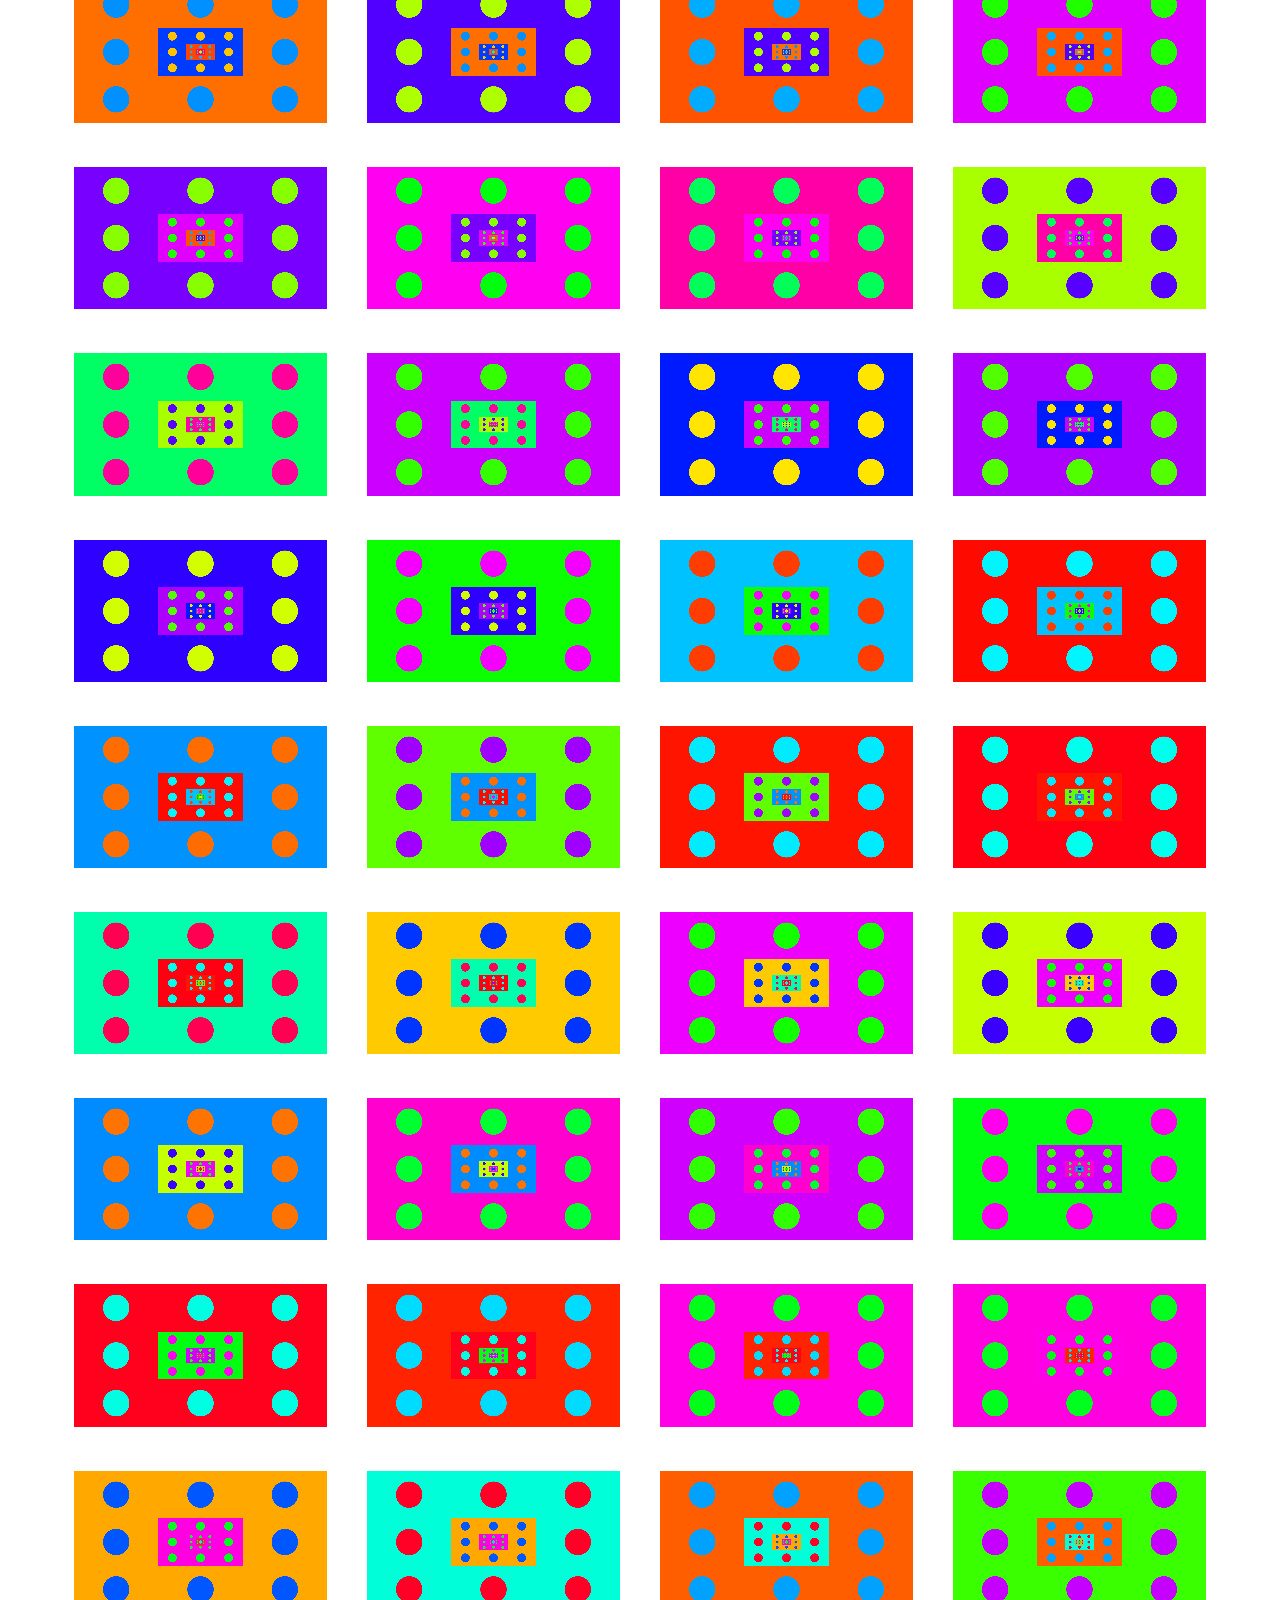
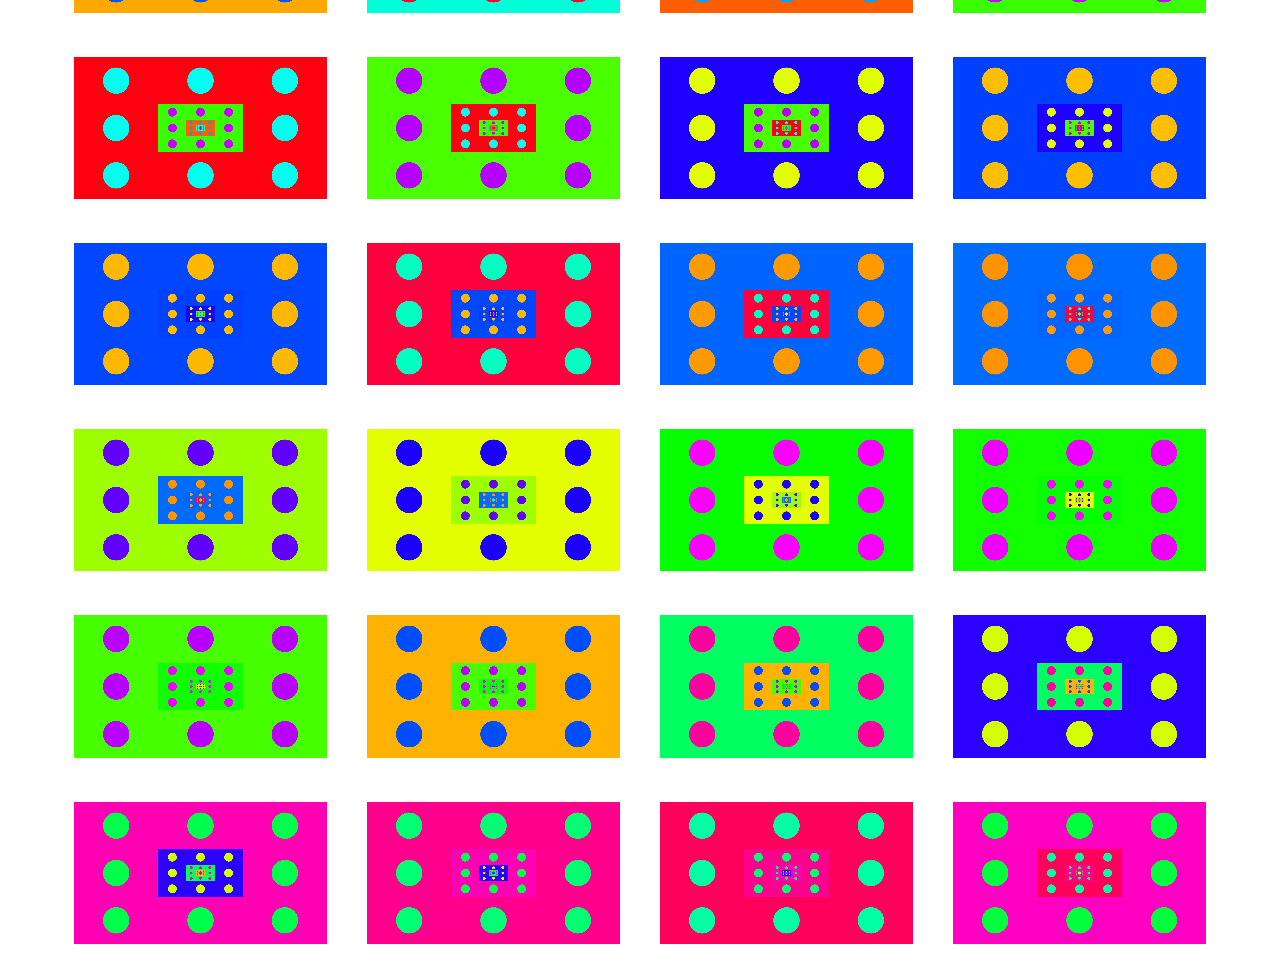
==== commit 7f1f4a93: "Création du bouton de zoom et son animation" ====
--- a/index.html
+++ b/index.html
@@ -5,6 +5,10 @@
 		<link rel="stylesheet" href="style.css">
 	</head>
 	<body>
+		<canvas id="stage" width="1920" height="1080"></canvas>
+		<br>
+		<button id="zoomButton" onclick="zoom();">ZOOM</button>
+		<br>
 		<script src="myImage.js"></script>
 		<script>
 			const myImages = initializeImages(100);
@@ -14,6 +18,22 @@
 			myImages.forEach((img) => {
 				img.addClass("image-thumb")
 			});
+
+			const ctx = stage.getContext("2d");
+			let offset = 0;
+
+			function zoom() {
+				const index = Math.floor(offset);
+				const img = myImages[index];
+				img.draw(ctx);
+
+				offset += 0.01;
+				if(offset < myImages.length) {
+					requestAnimationFrame(zoom);
+				} else {
+					offset = 0;
+				}
+			}
 
 			function initializeImages(num) {
 				const imgs = [];
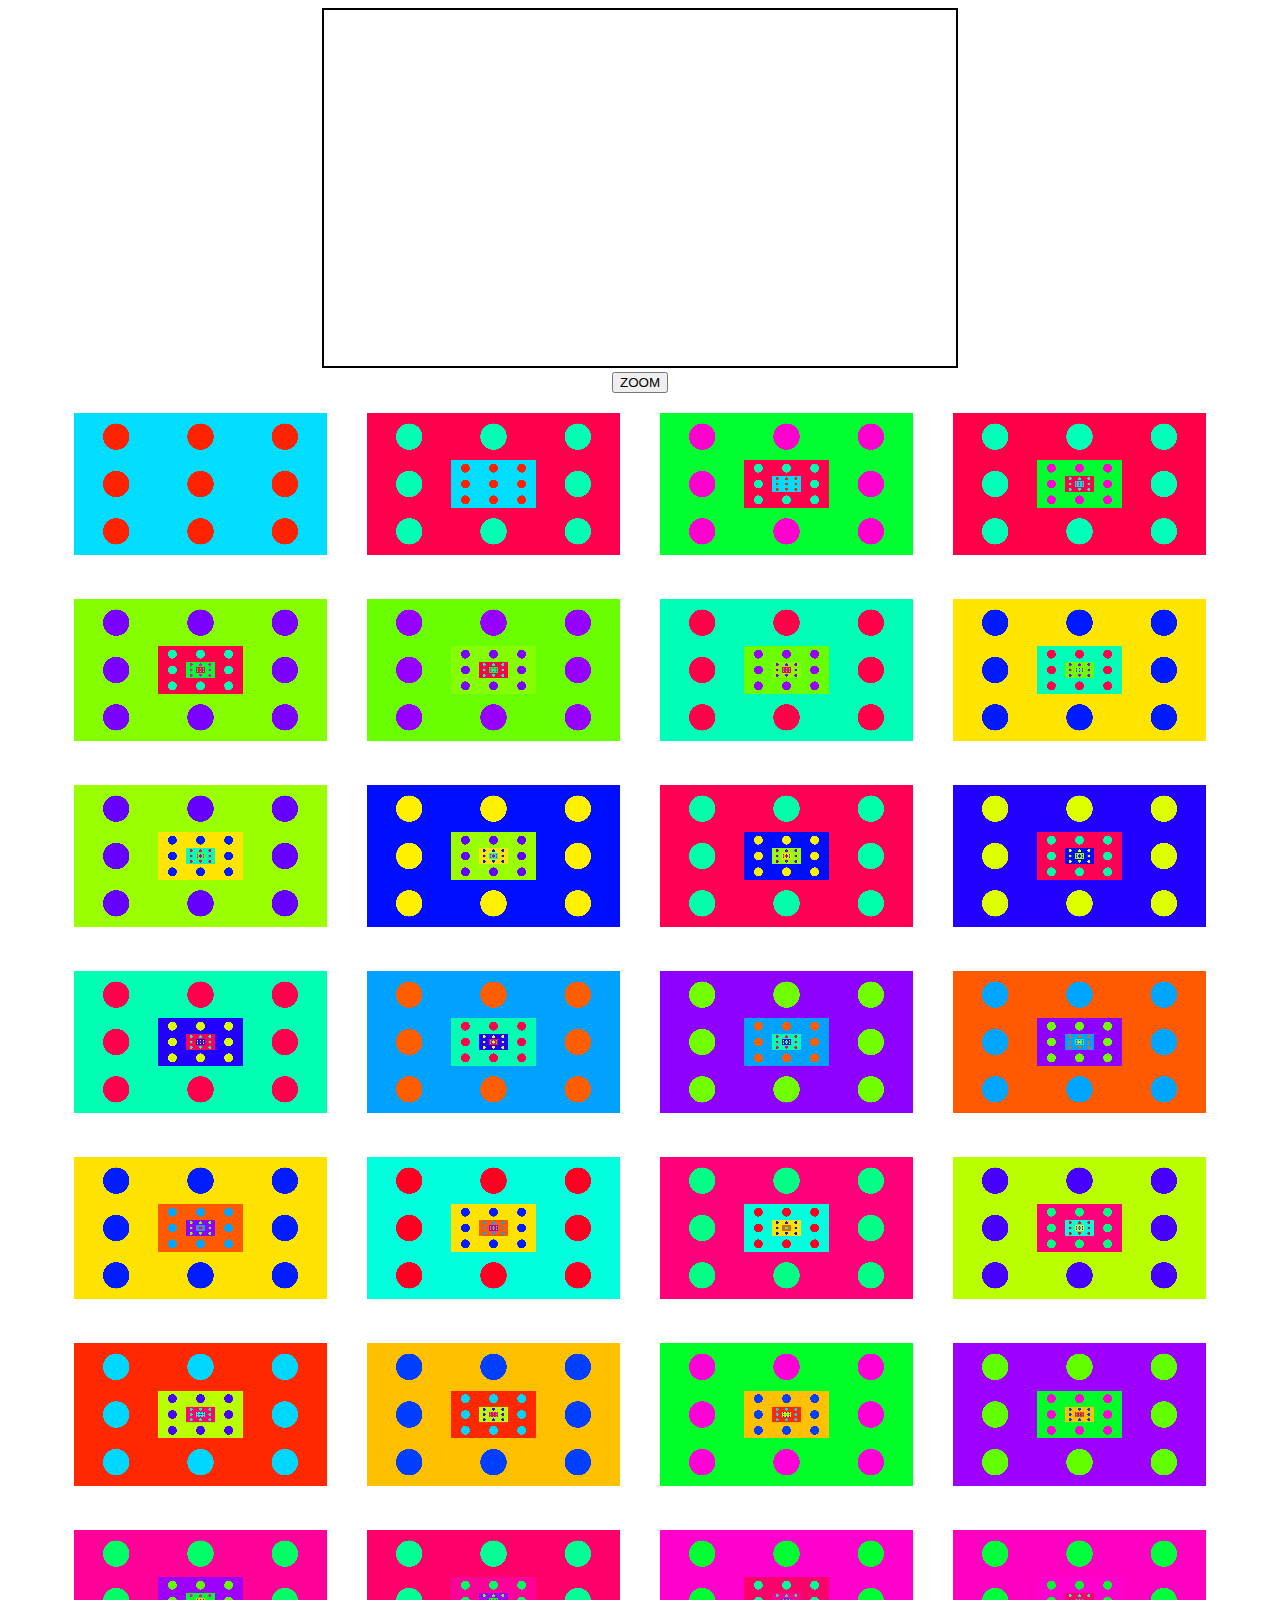
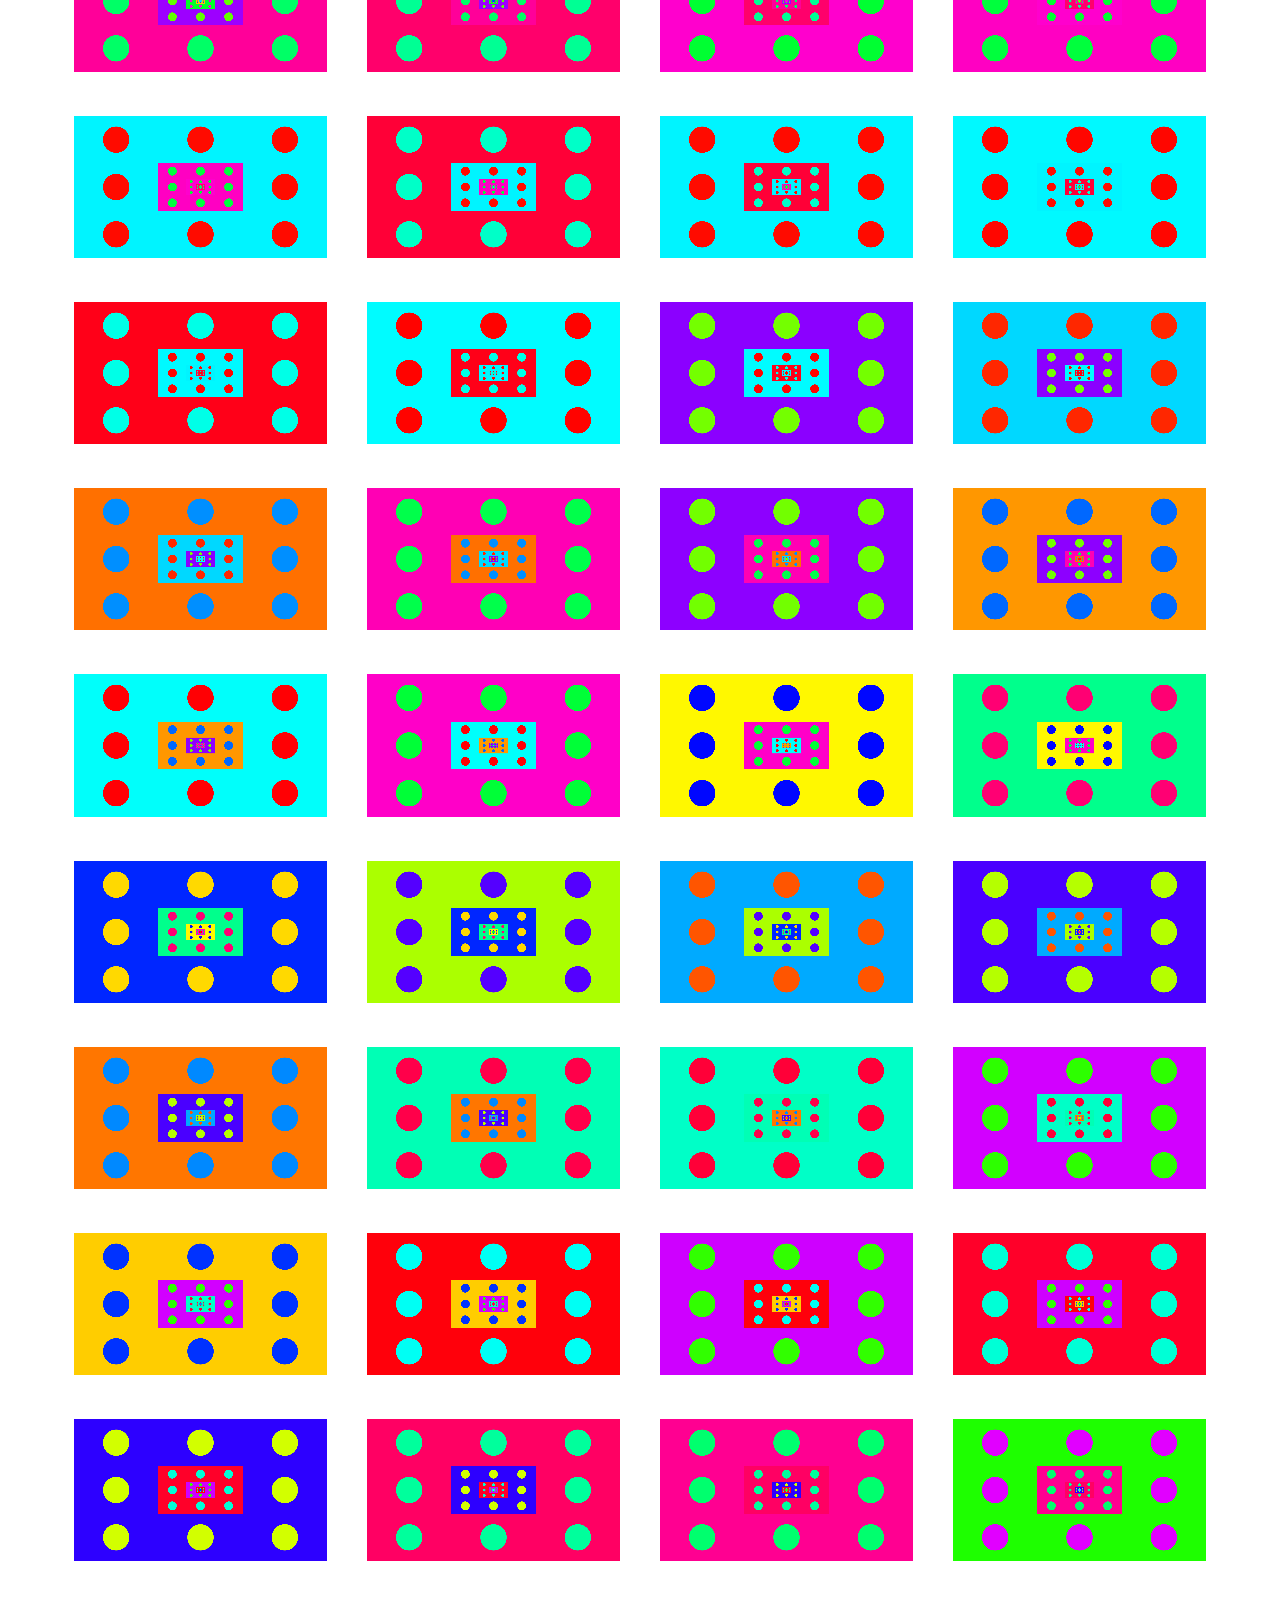
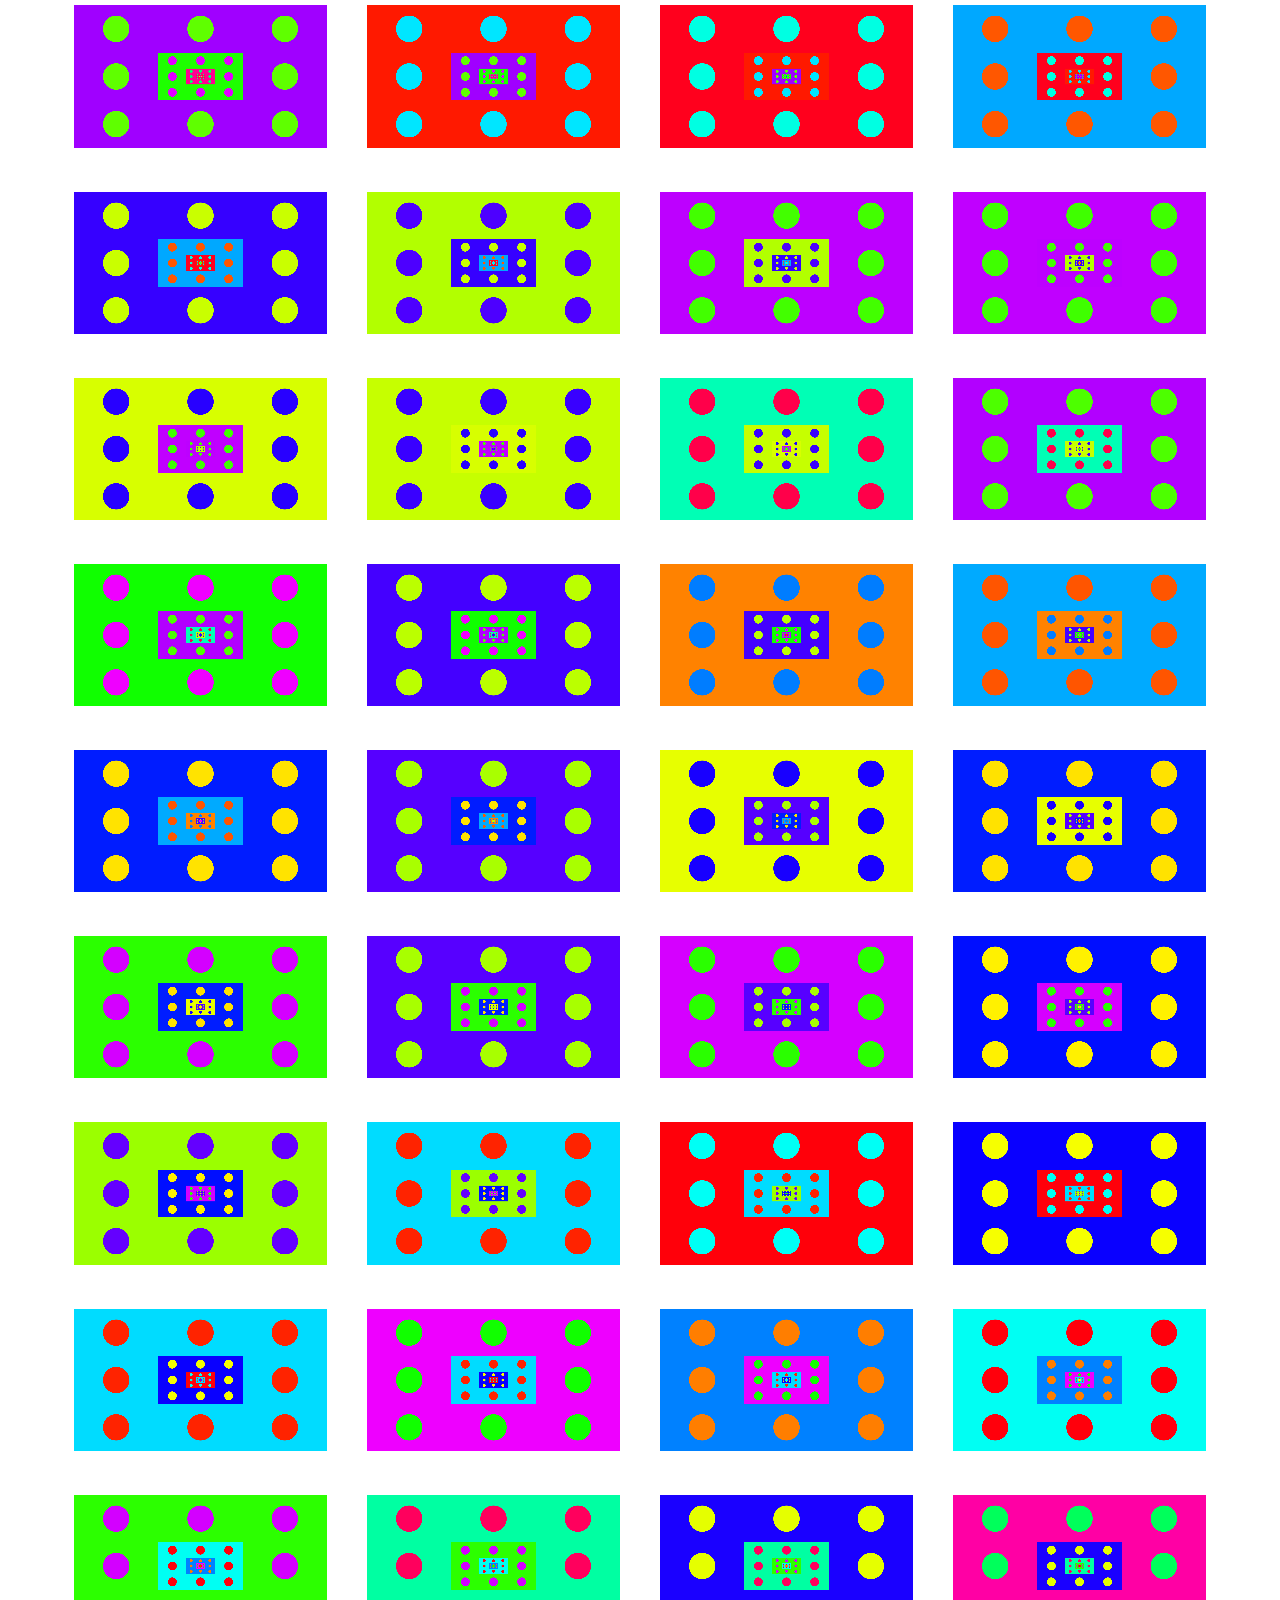
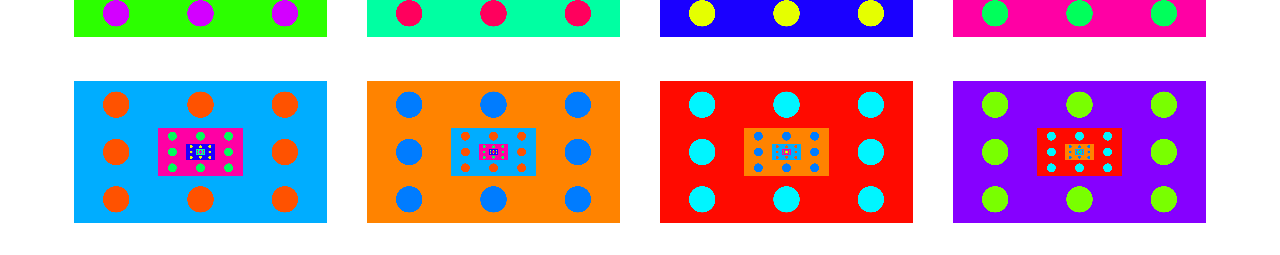
==== commit aa47a599: "suppression temporaire du bouton quand on clique dessus pour attendre la fin de l'animation" ====
--- a/index.html
+++ b/index.html
@@ -23,6 +23,7 @@
 			let offset = 0;
 
 			function zoom() {
+				zoomButton.disabled = true;
 				const index = Math.floor(offset);
 				const img = myImages[index];
 				img.draw(ctx);
@@ -32,6 +33,7 @@
 					requestAnimationFrame(zoom);
 				} else {
 					offset = 0;
+					zoomButton.disabled = false;
 				}
 			}
 
--- a/style.css
+++ b/style.css
@@ -1,7 +1,7 @@
 body {
 	text-align: center;
 }
-.stage {
+#stage {
 	border: 2px solid;
 	width: 50%;
 	height: 50%;
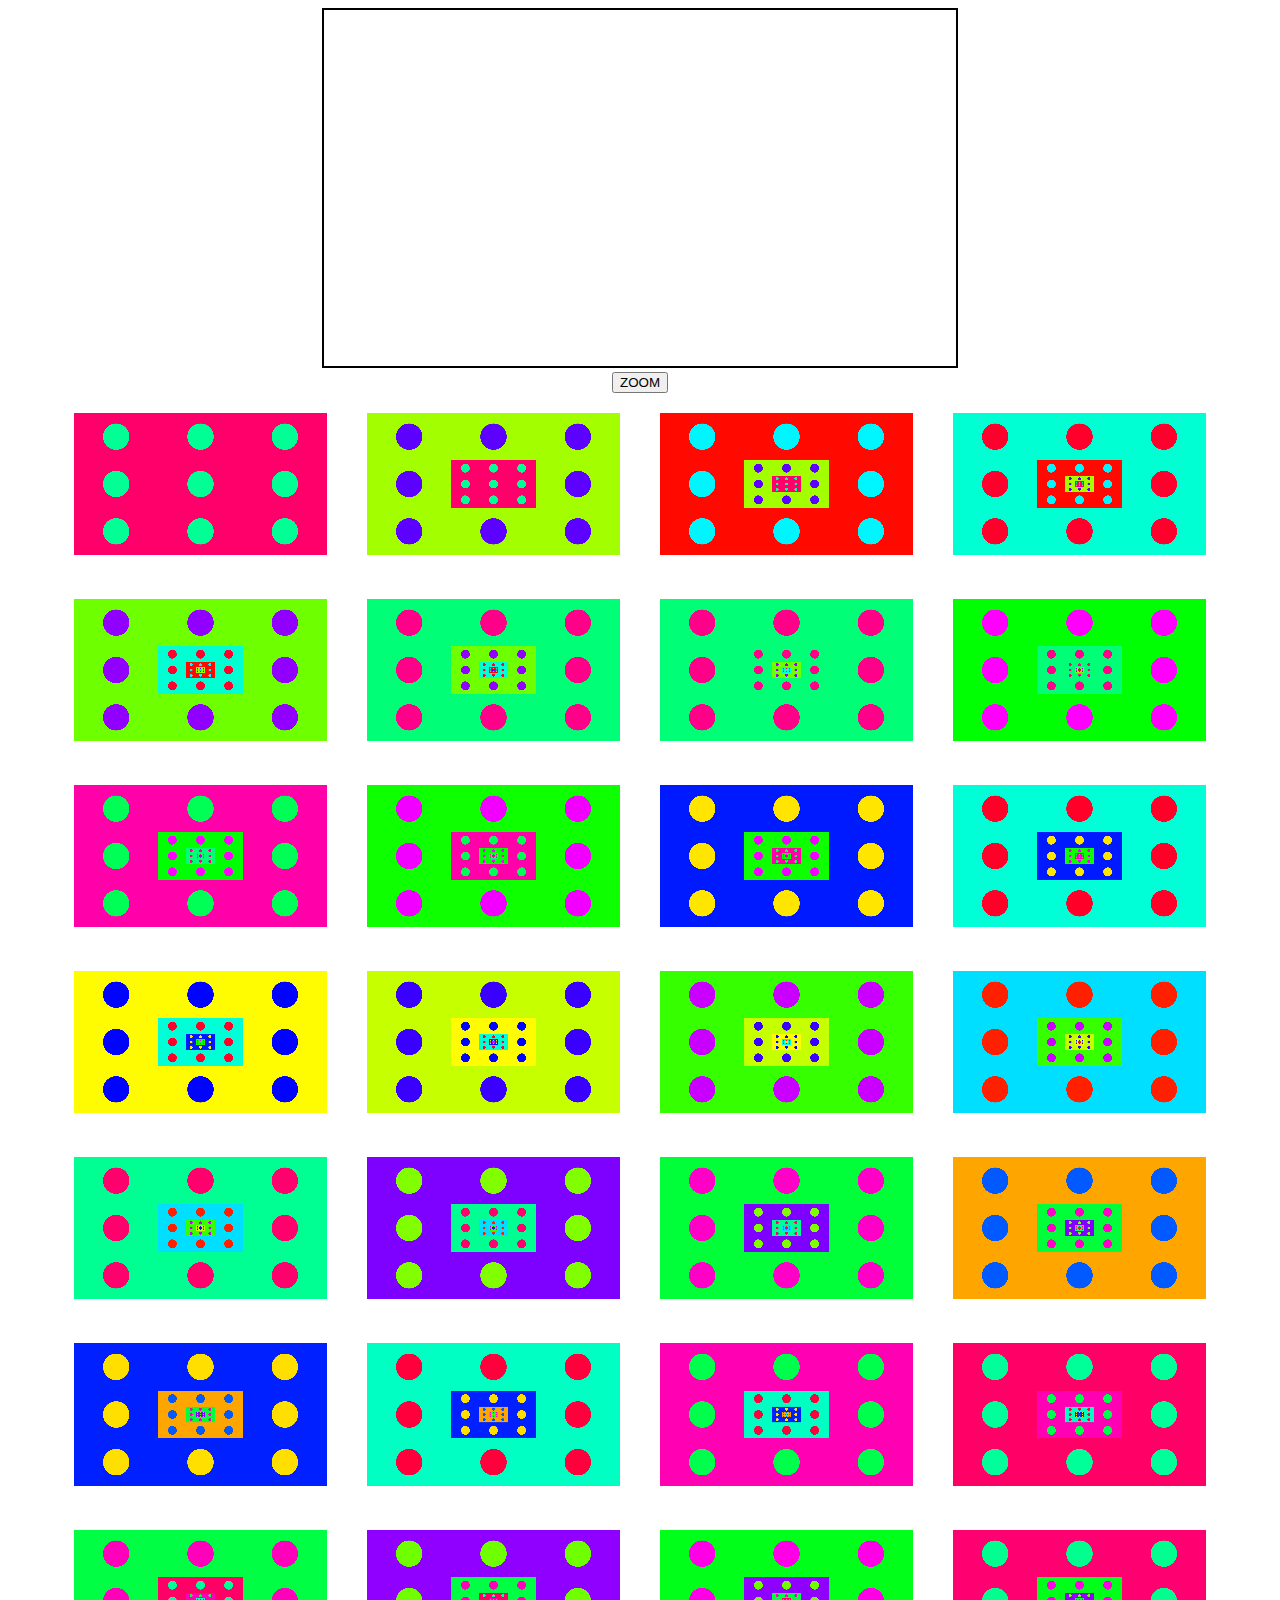
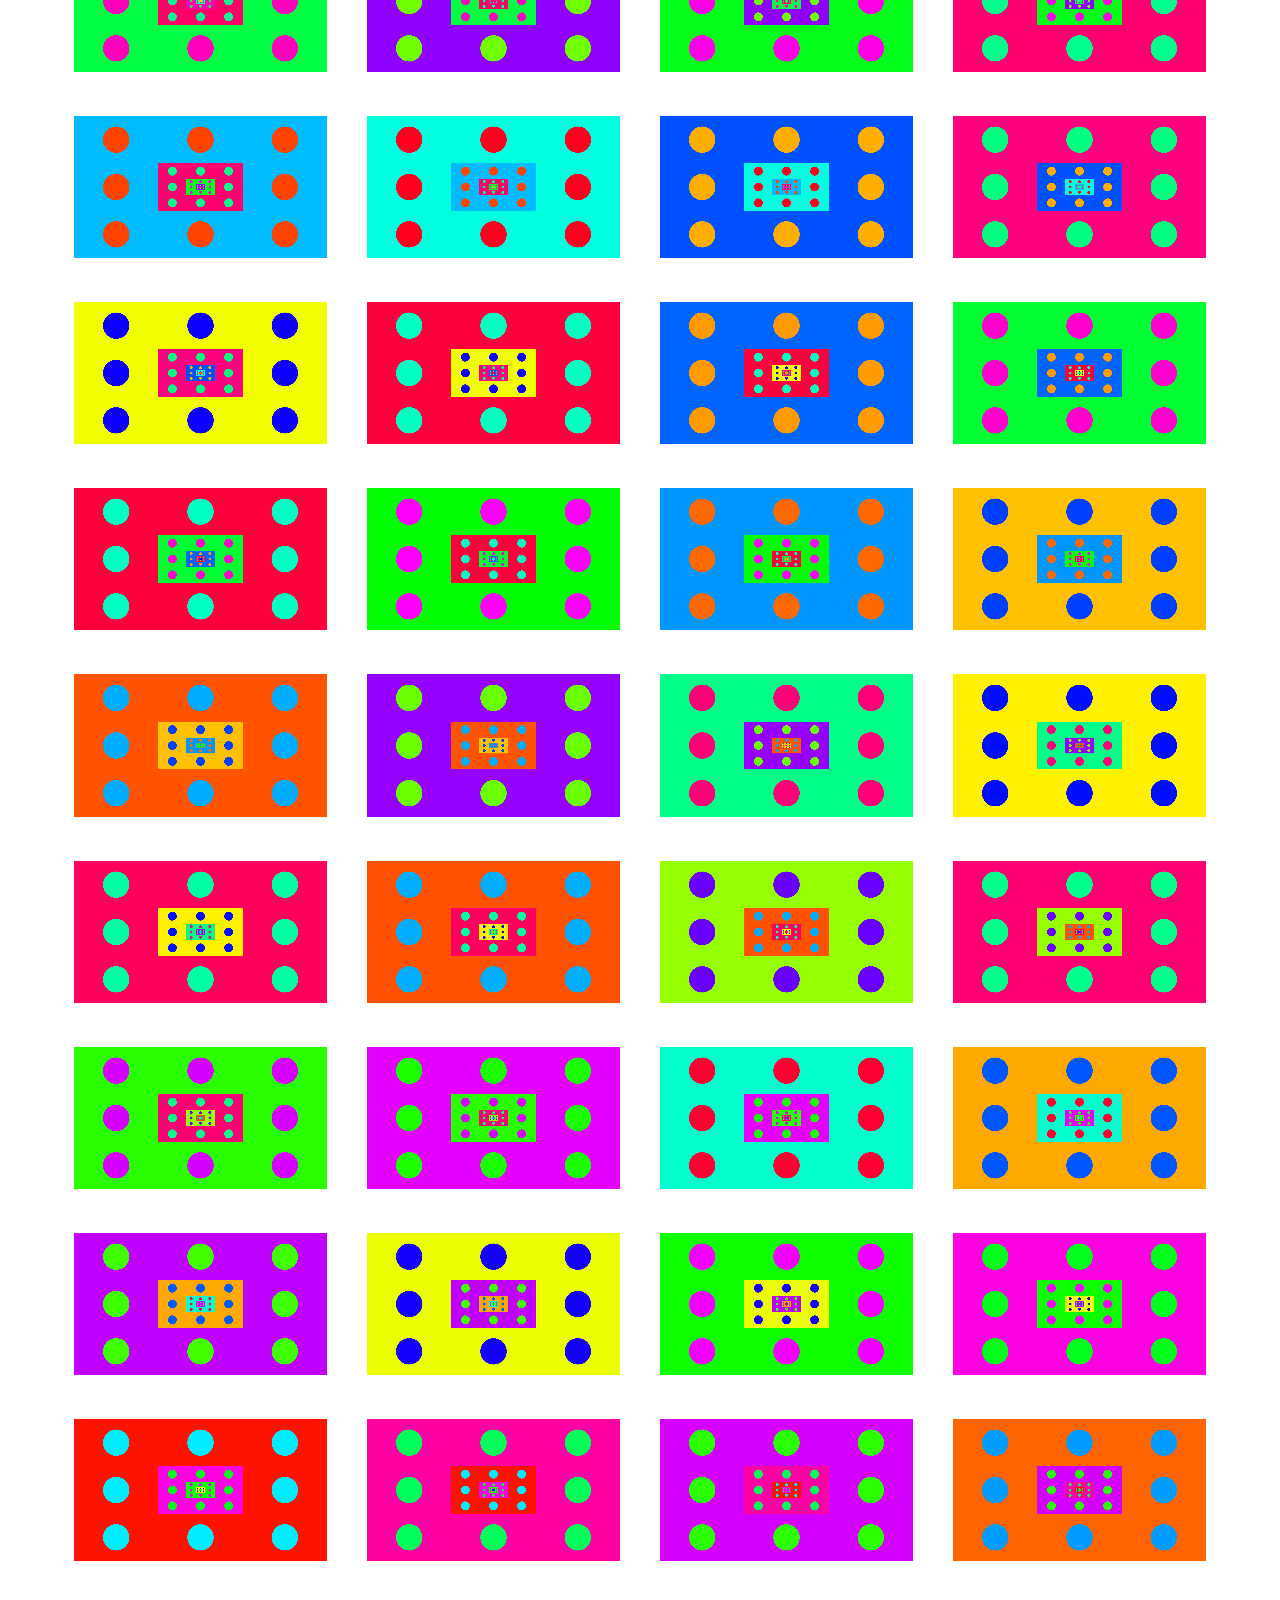
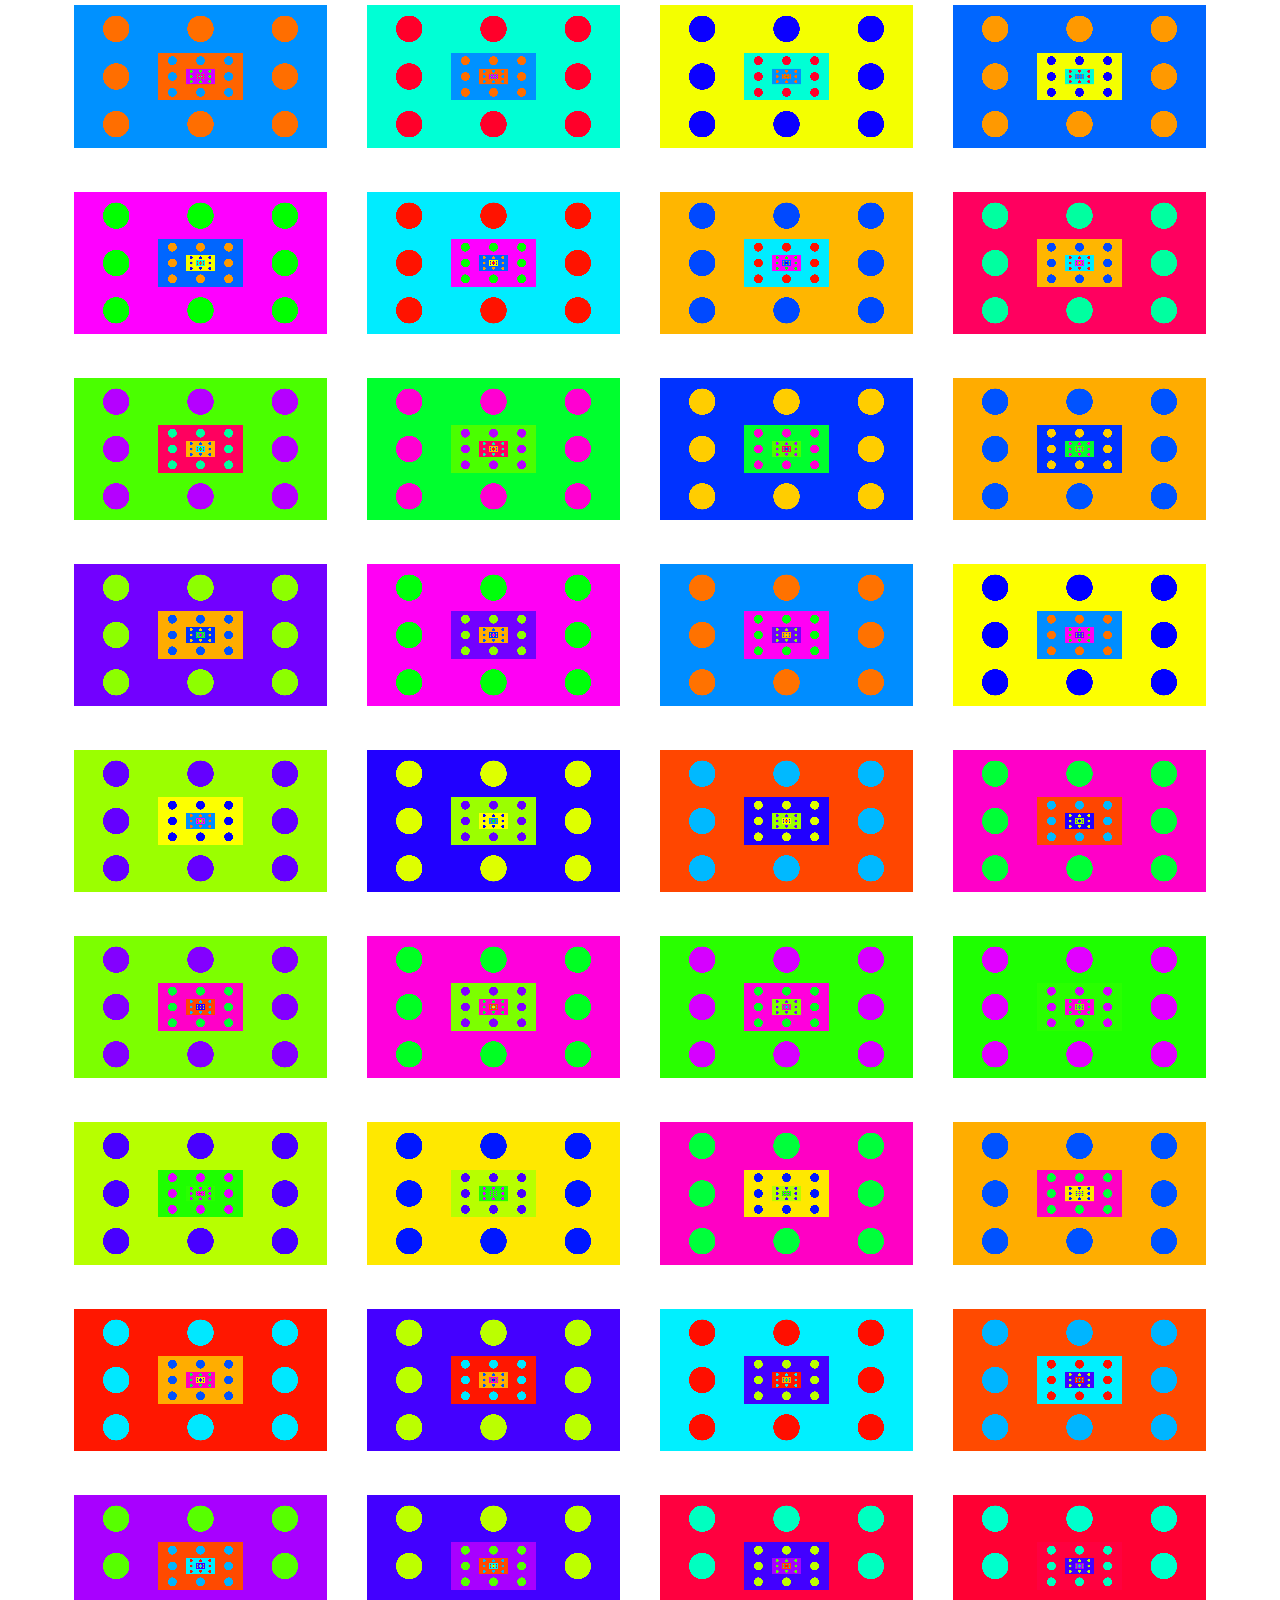
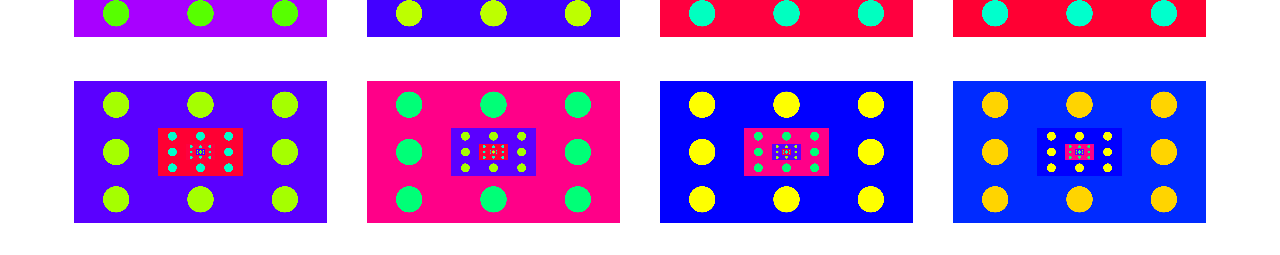
==== commit c3e21af8: "smooth transition entre les frame de l'animation" ====
--- a/index.html
+++ b/index.html
@@ -26,7 +26,15 @@
 				zoomButton.disabled = true;
 				const index = Math.floor(offset);
 				const img = myImages[index];
-				img.draw(ctx);
+
+				const percent = offset - index;
+				const scaler = percent;
+
+				const width = stage.width * scaler;
+				const height = stage.height * scaler;
+				const left = (stage.width - width) / 2;
+				const top = (stage.height - height) / 2;
+				img.draw(ctx, left, top, width, height);
 
 				offset += 0.01;
 				if(offset < myImages.length) {
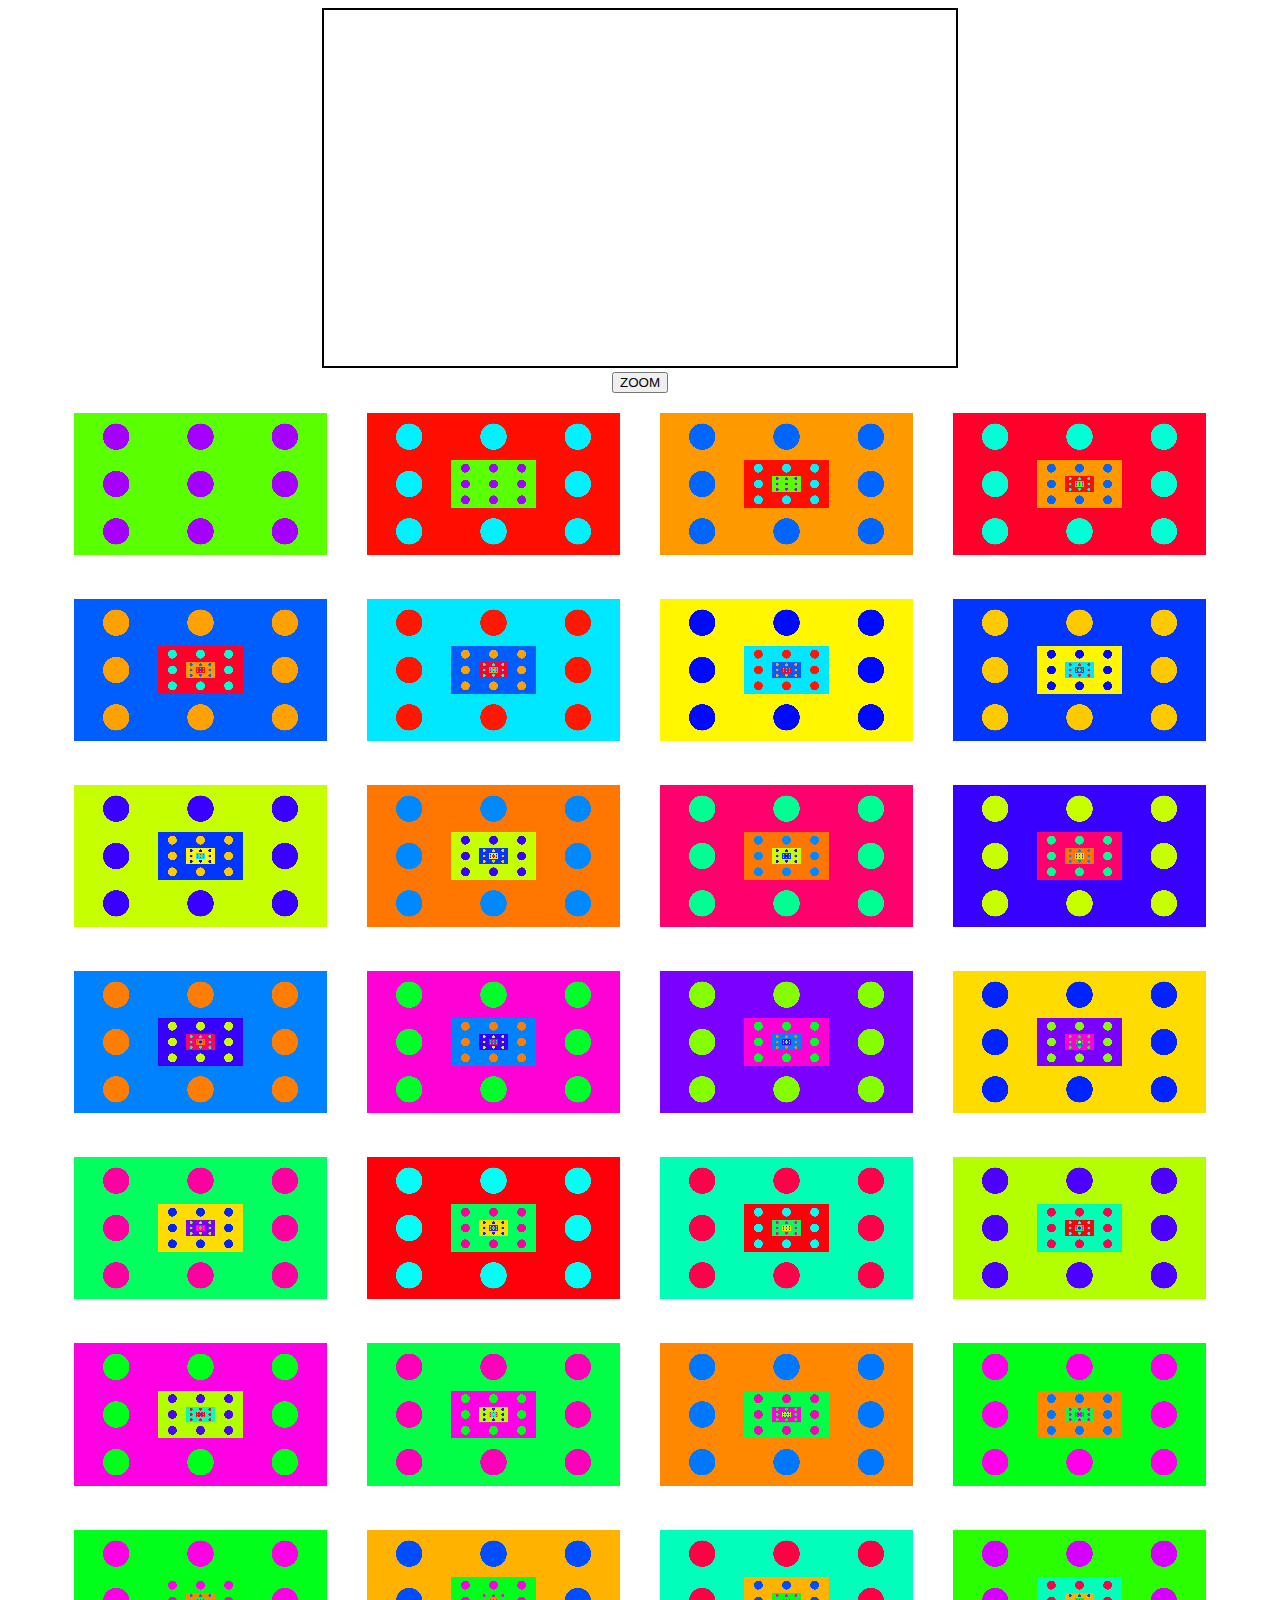
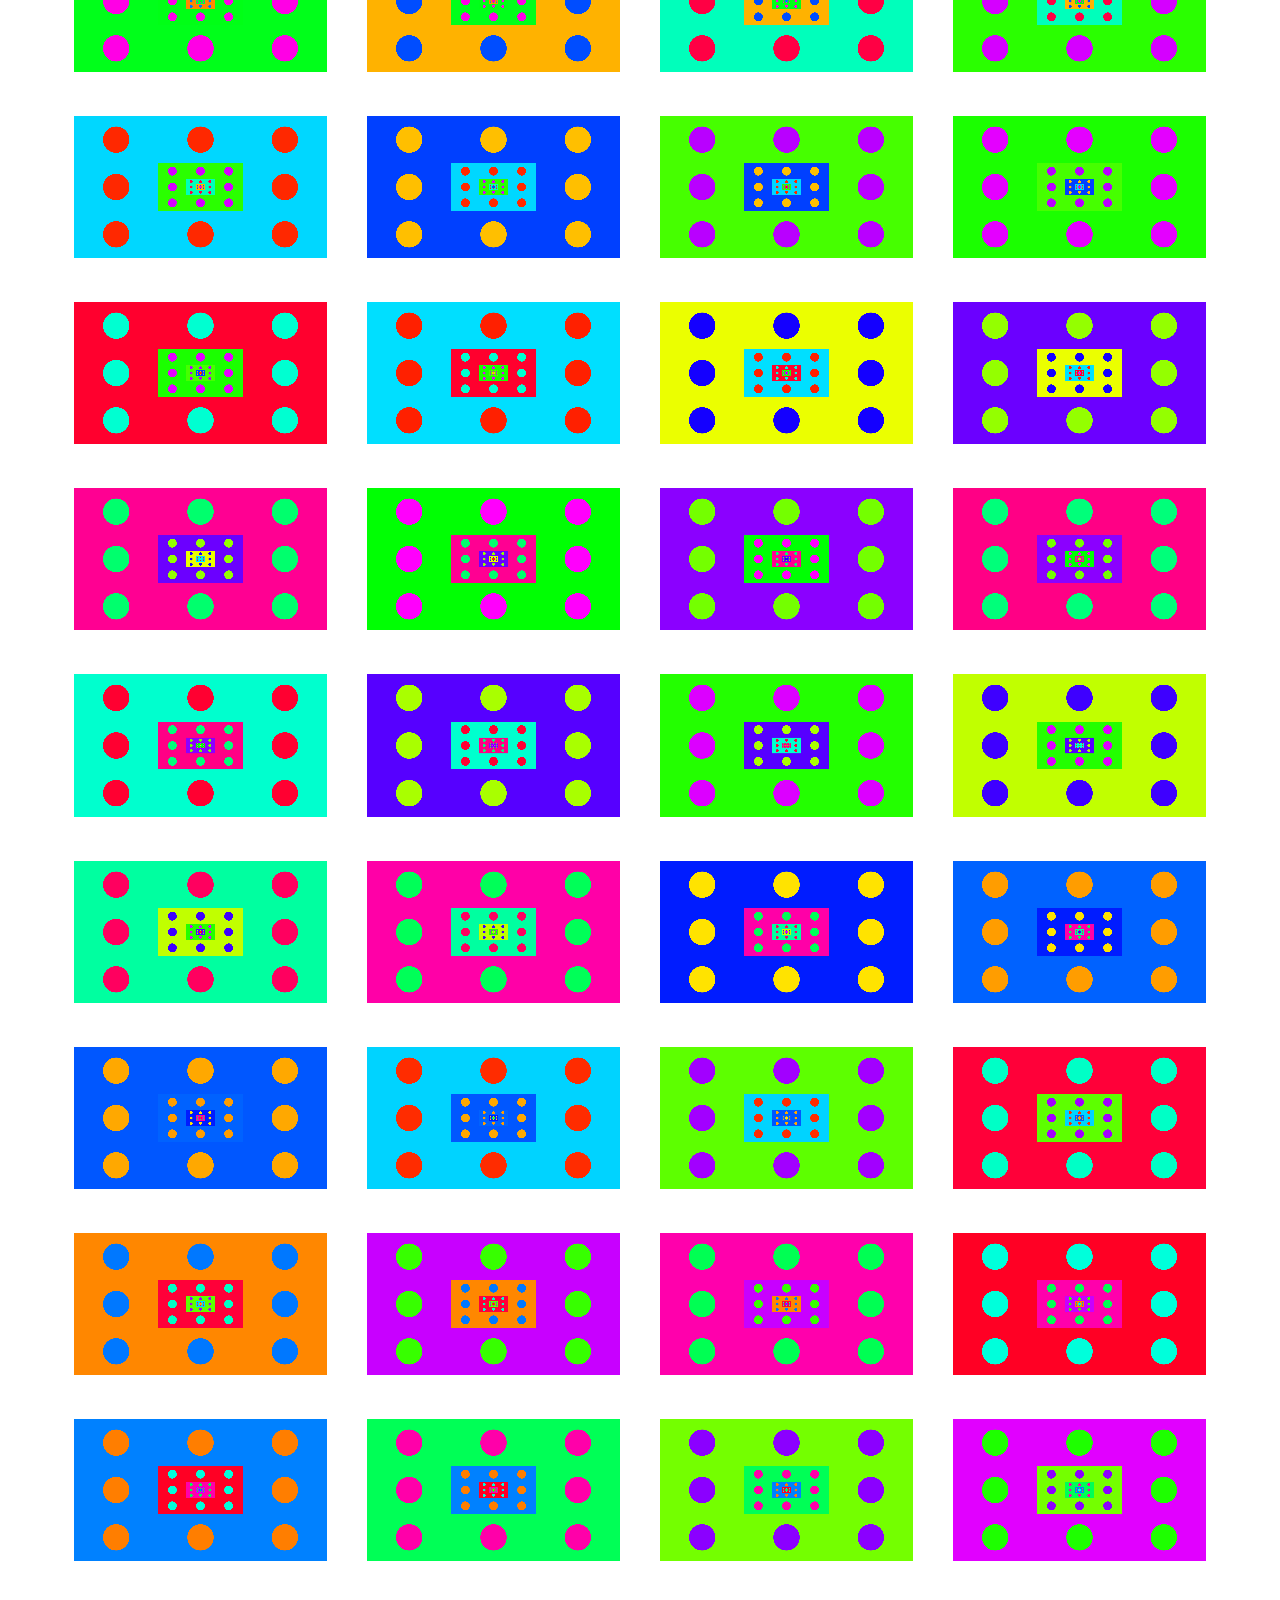
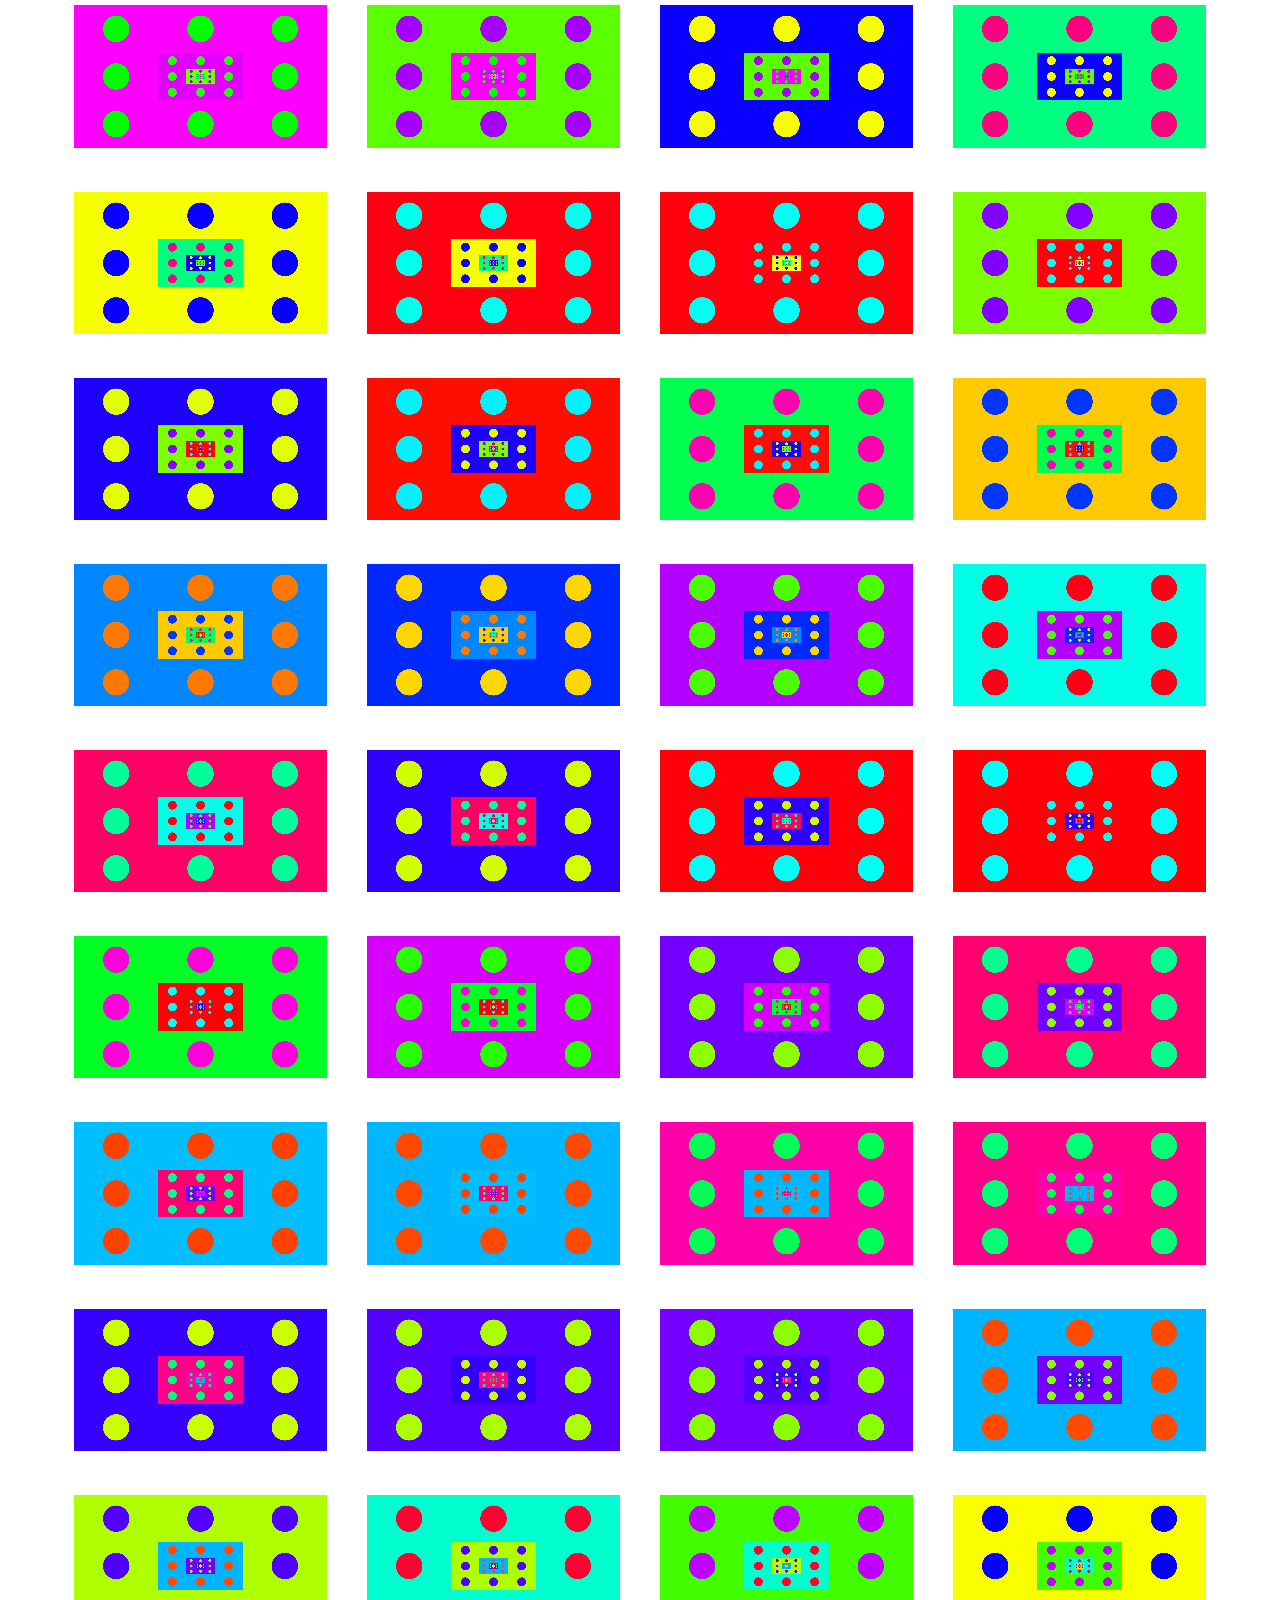
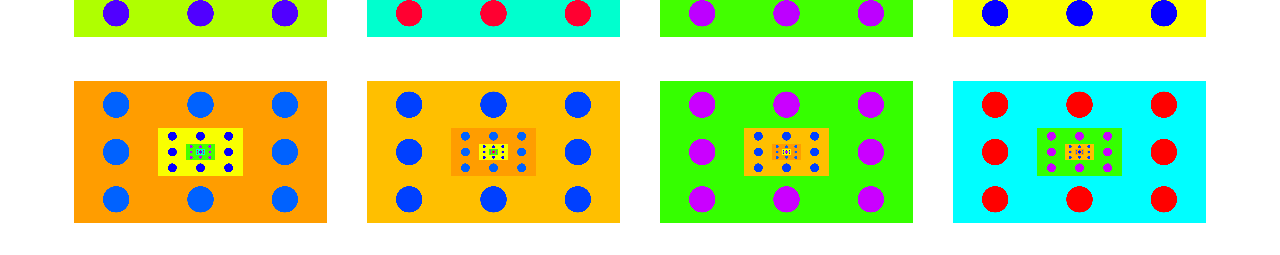
==== commit 49e32d39: "Ajout d'une transion zoom out adaptée à la taille de l'image" ====
--- a/index.html
+++ b/index.html
@@ -28,7 +28,7 @@
 				const img = myImages[index];
 
 				const percent = offset - index;
-				const scaler = percent;
+				const scaler = (1-percent)*2+1; // (1-percent) zoom out, from 3 to 1
 
 				const width = stage.width * scaler;
 				const height = stage.height * scaler;
